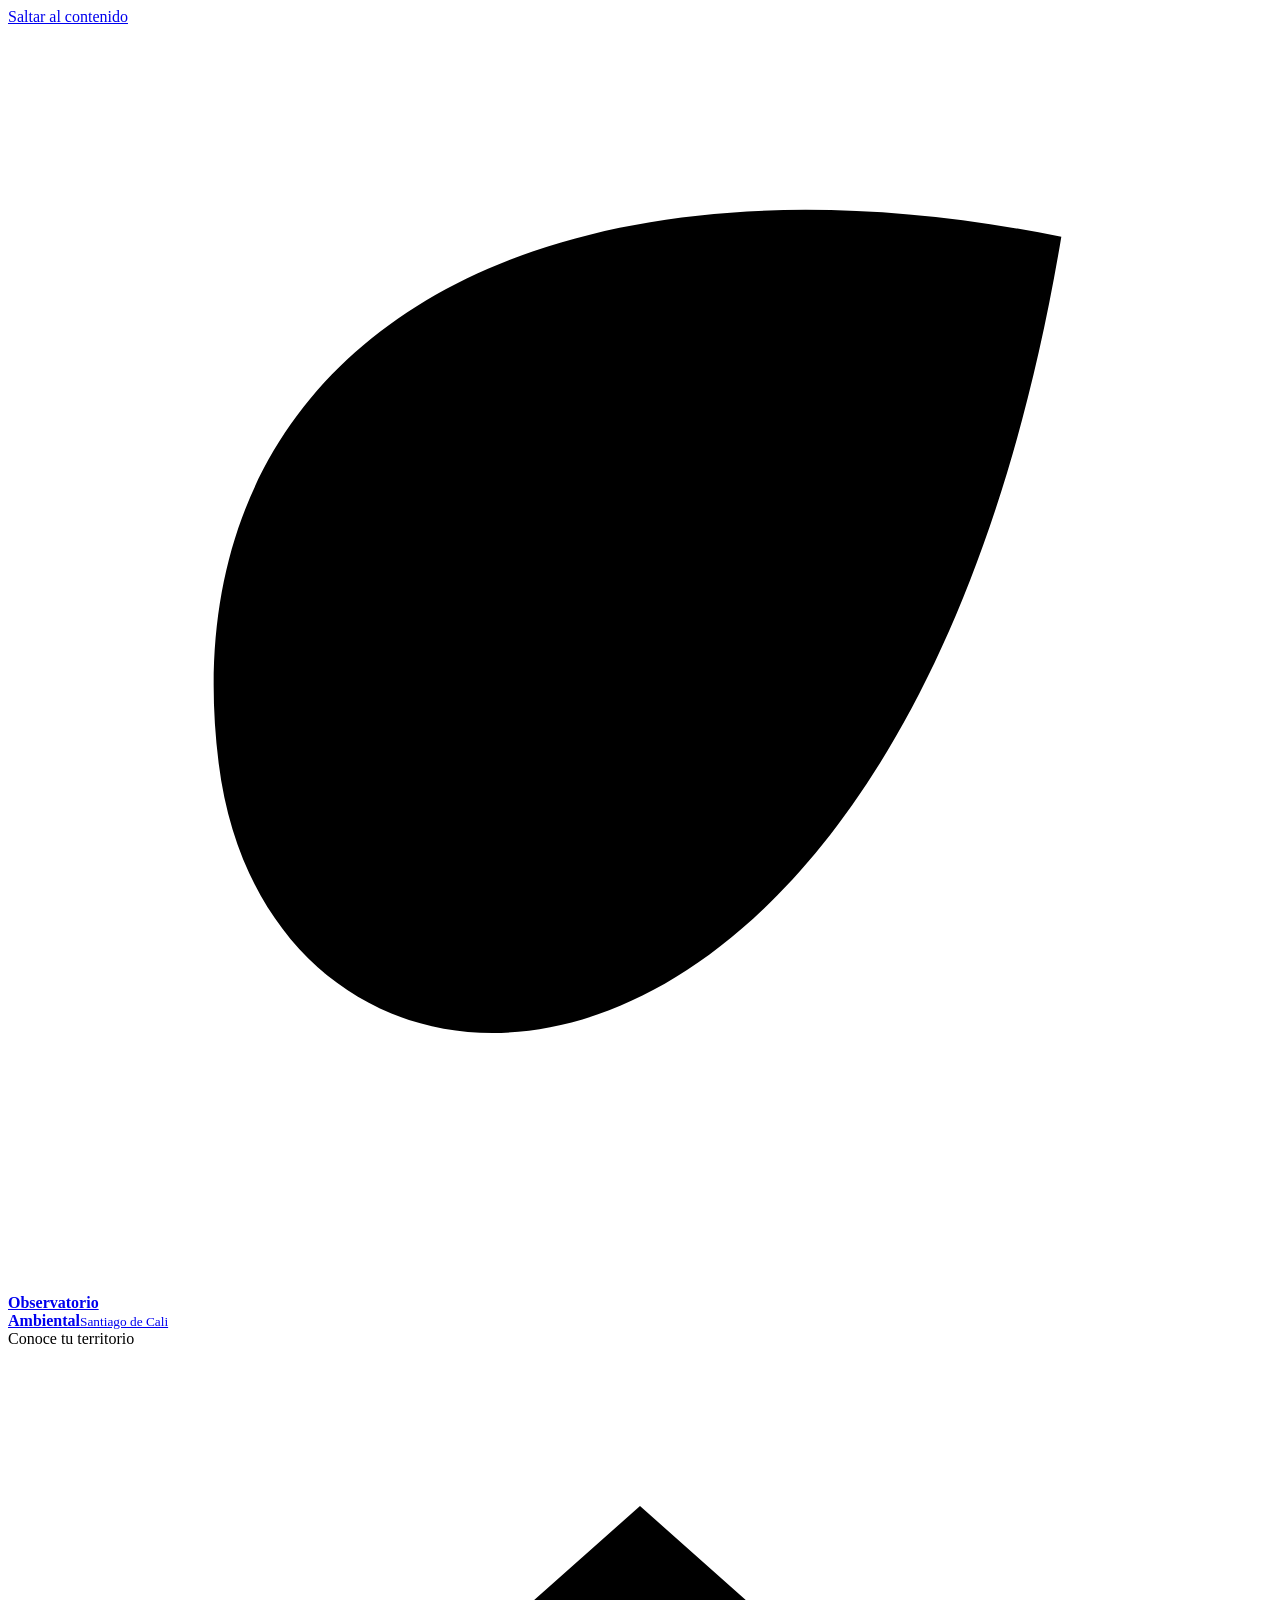
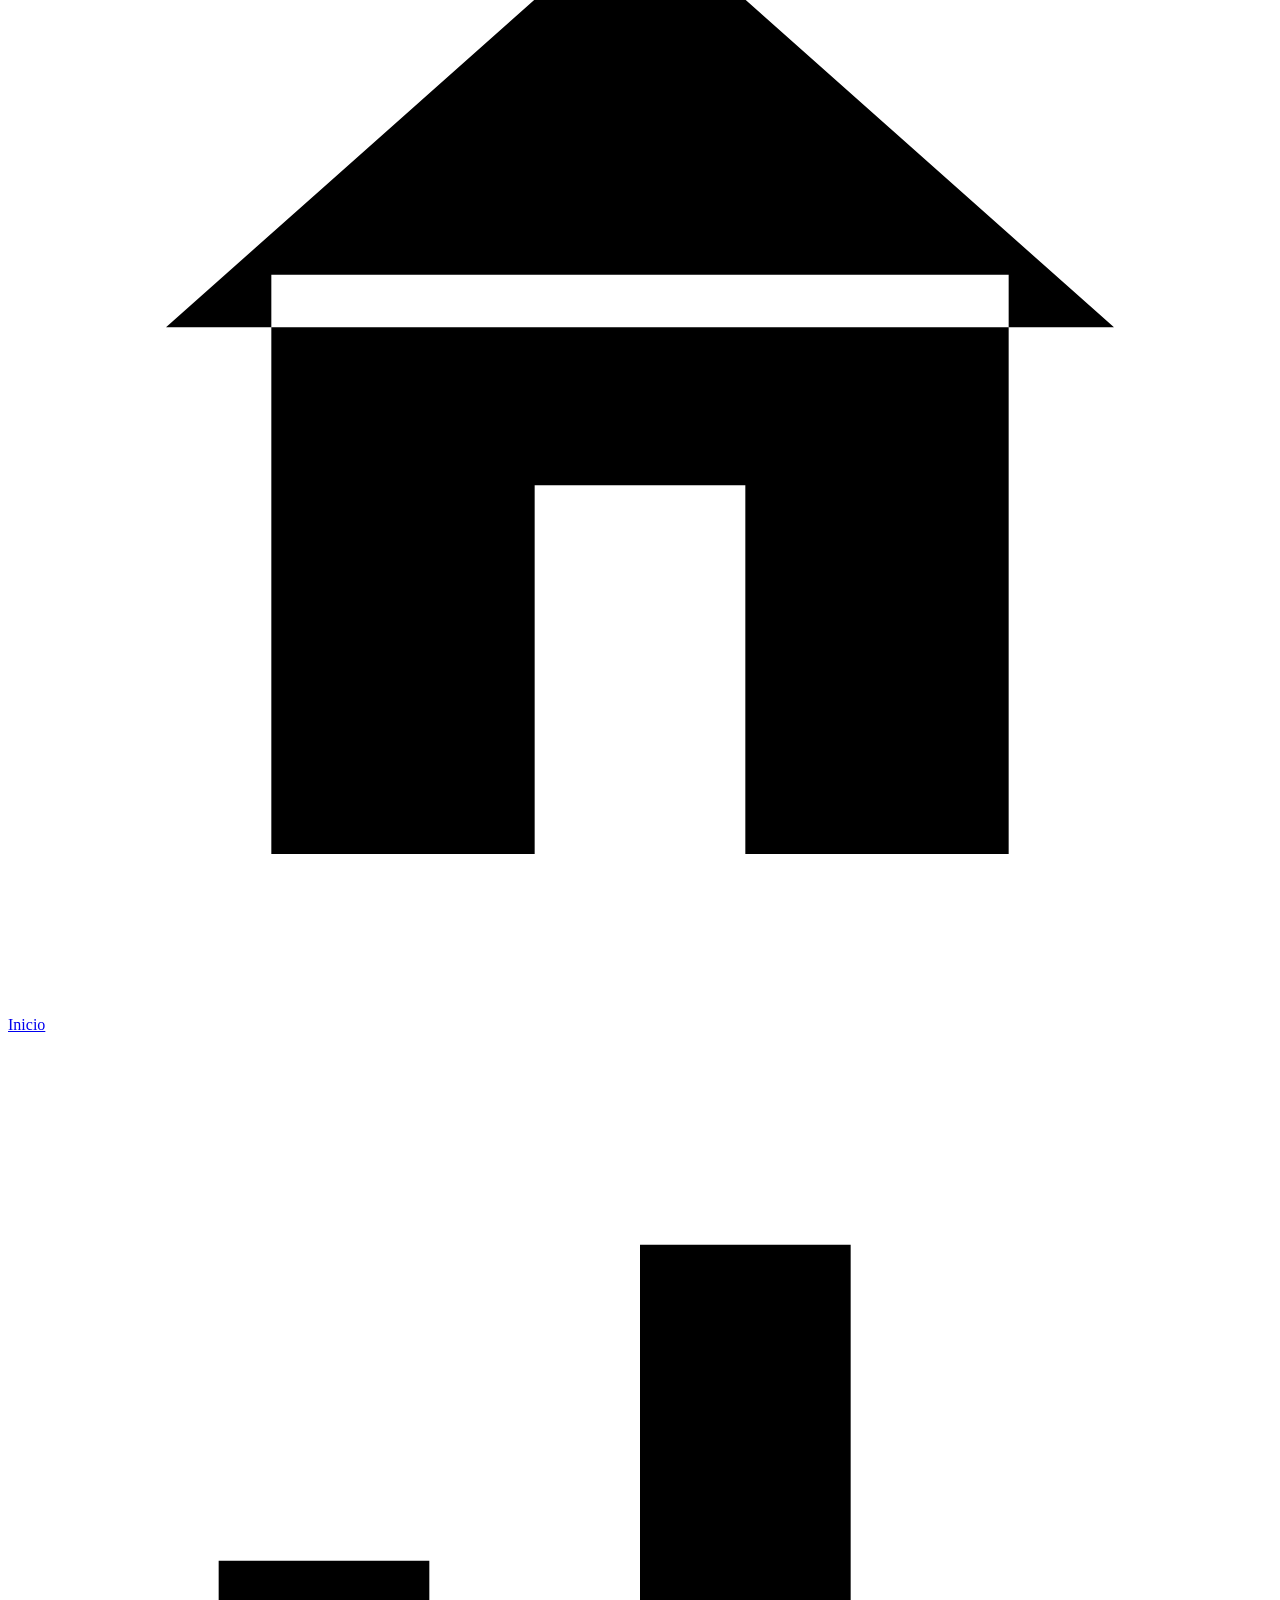
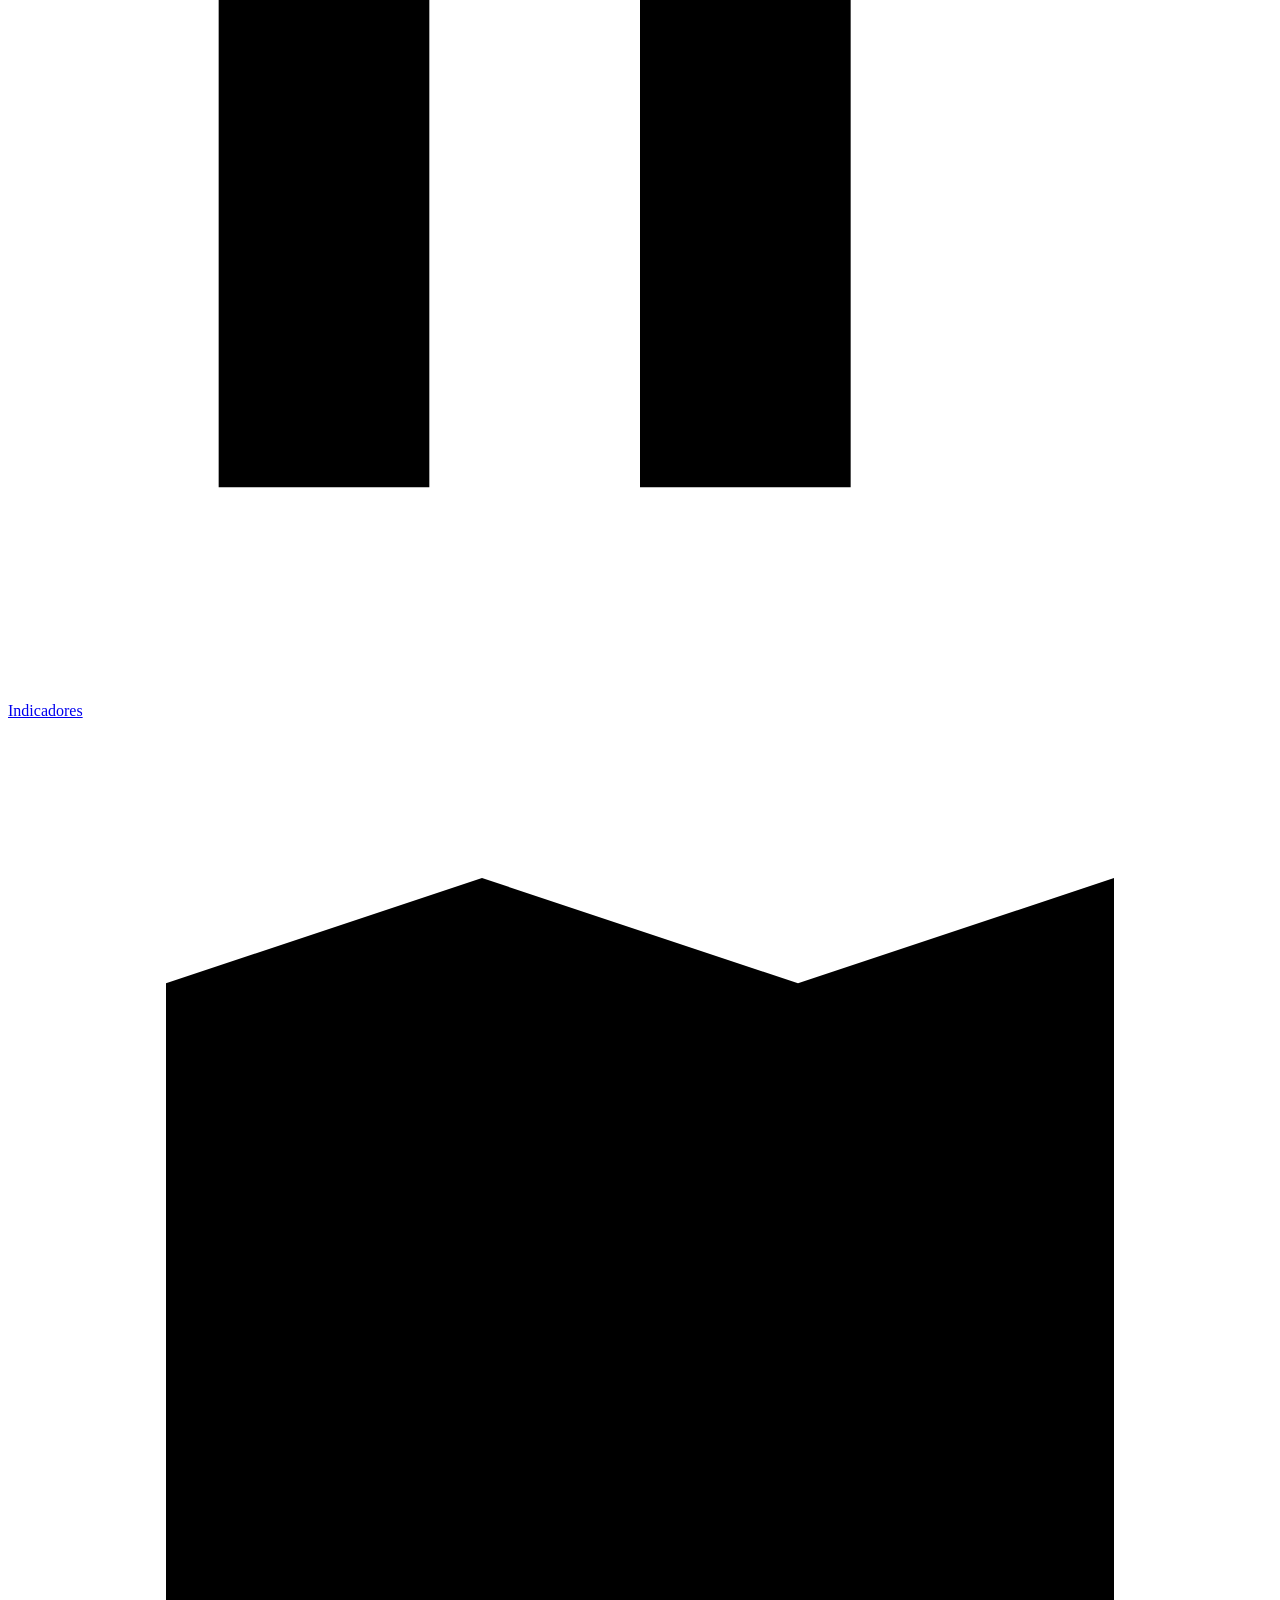
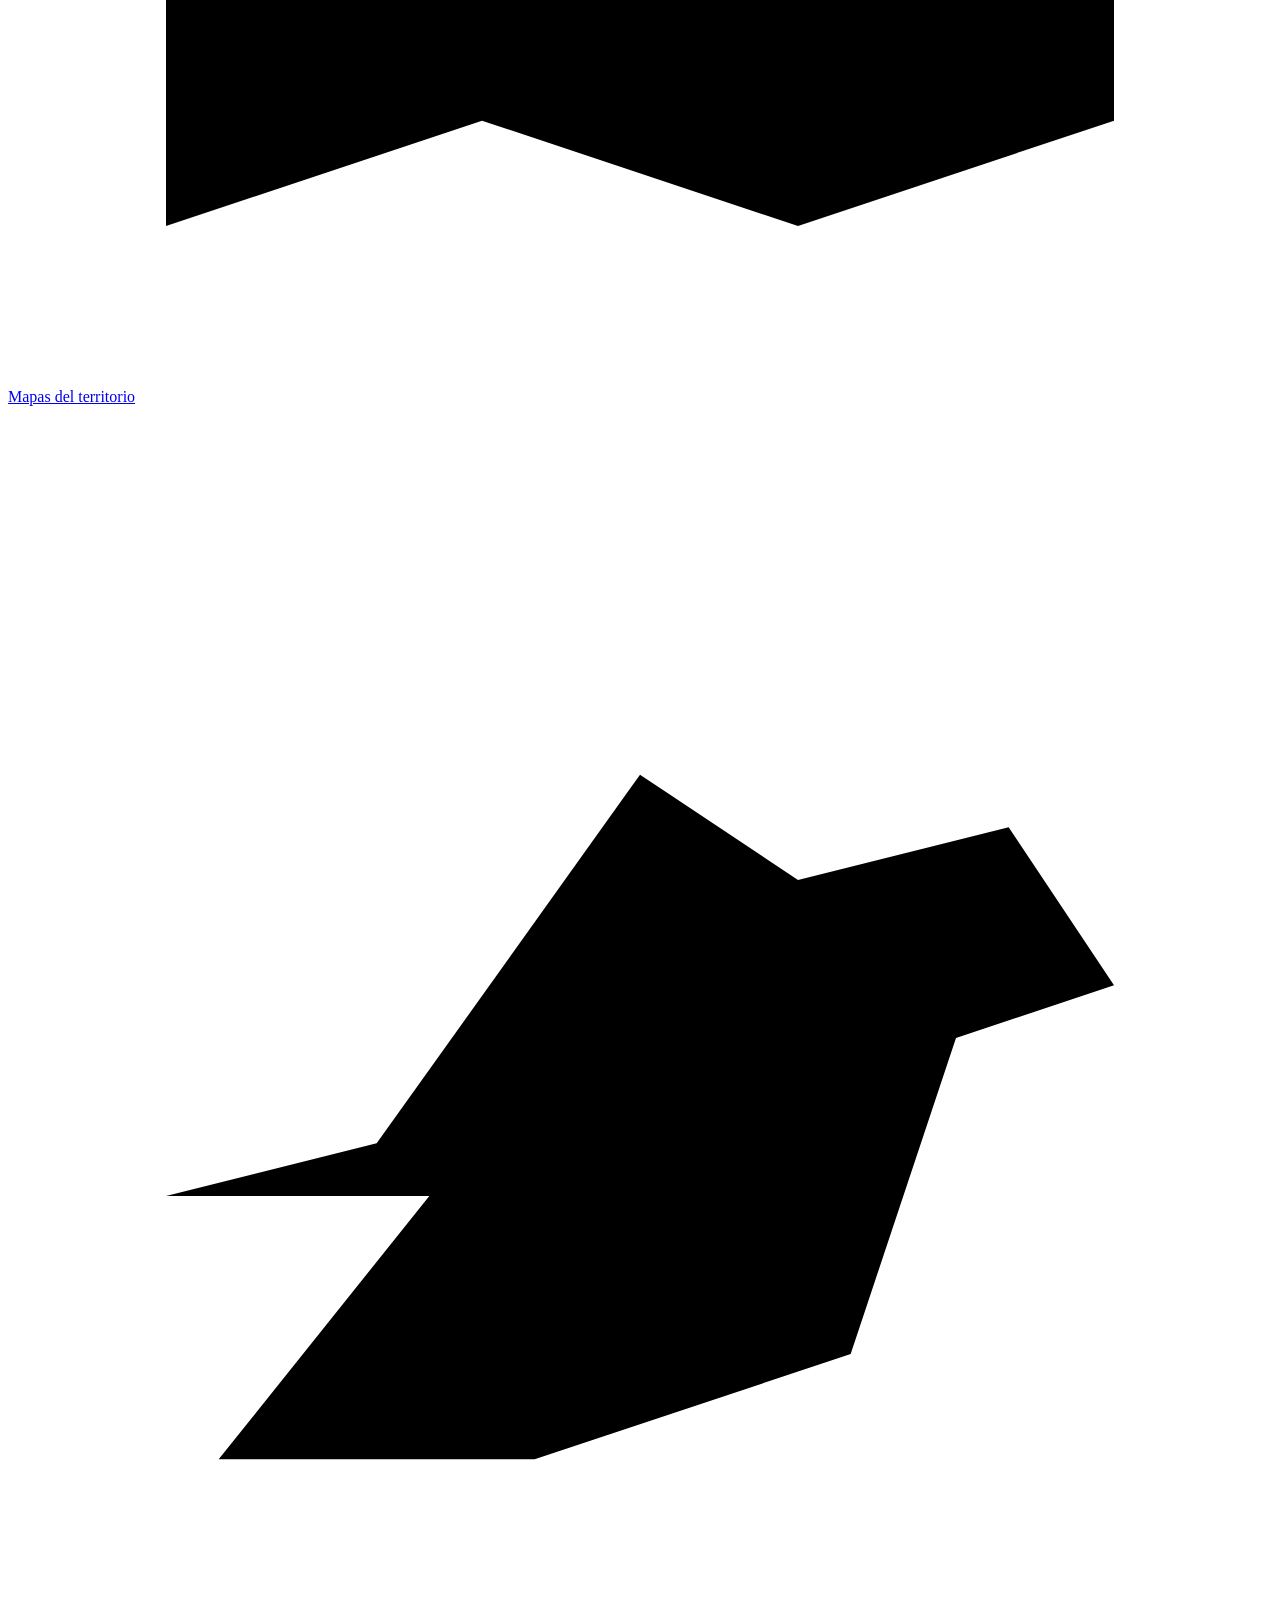
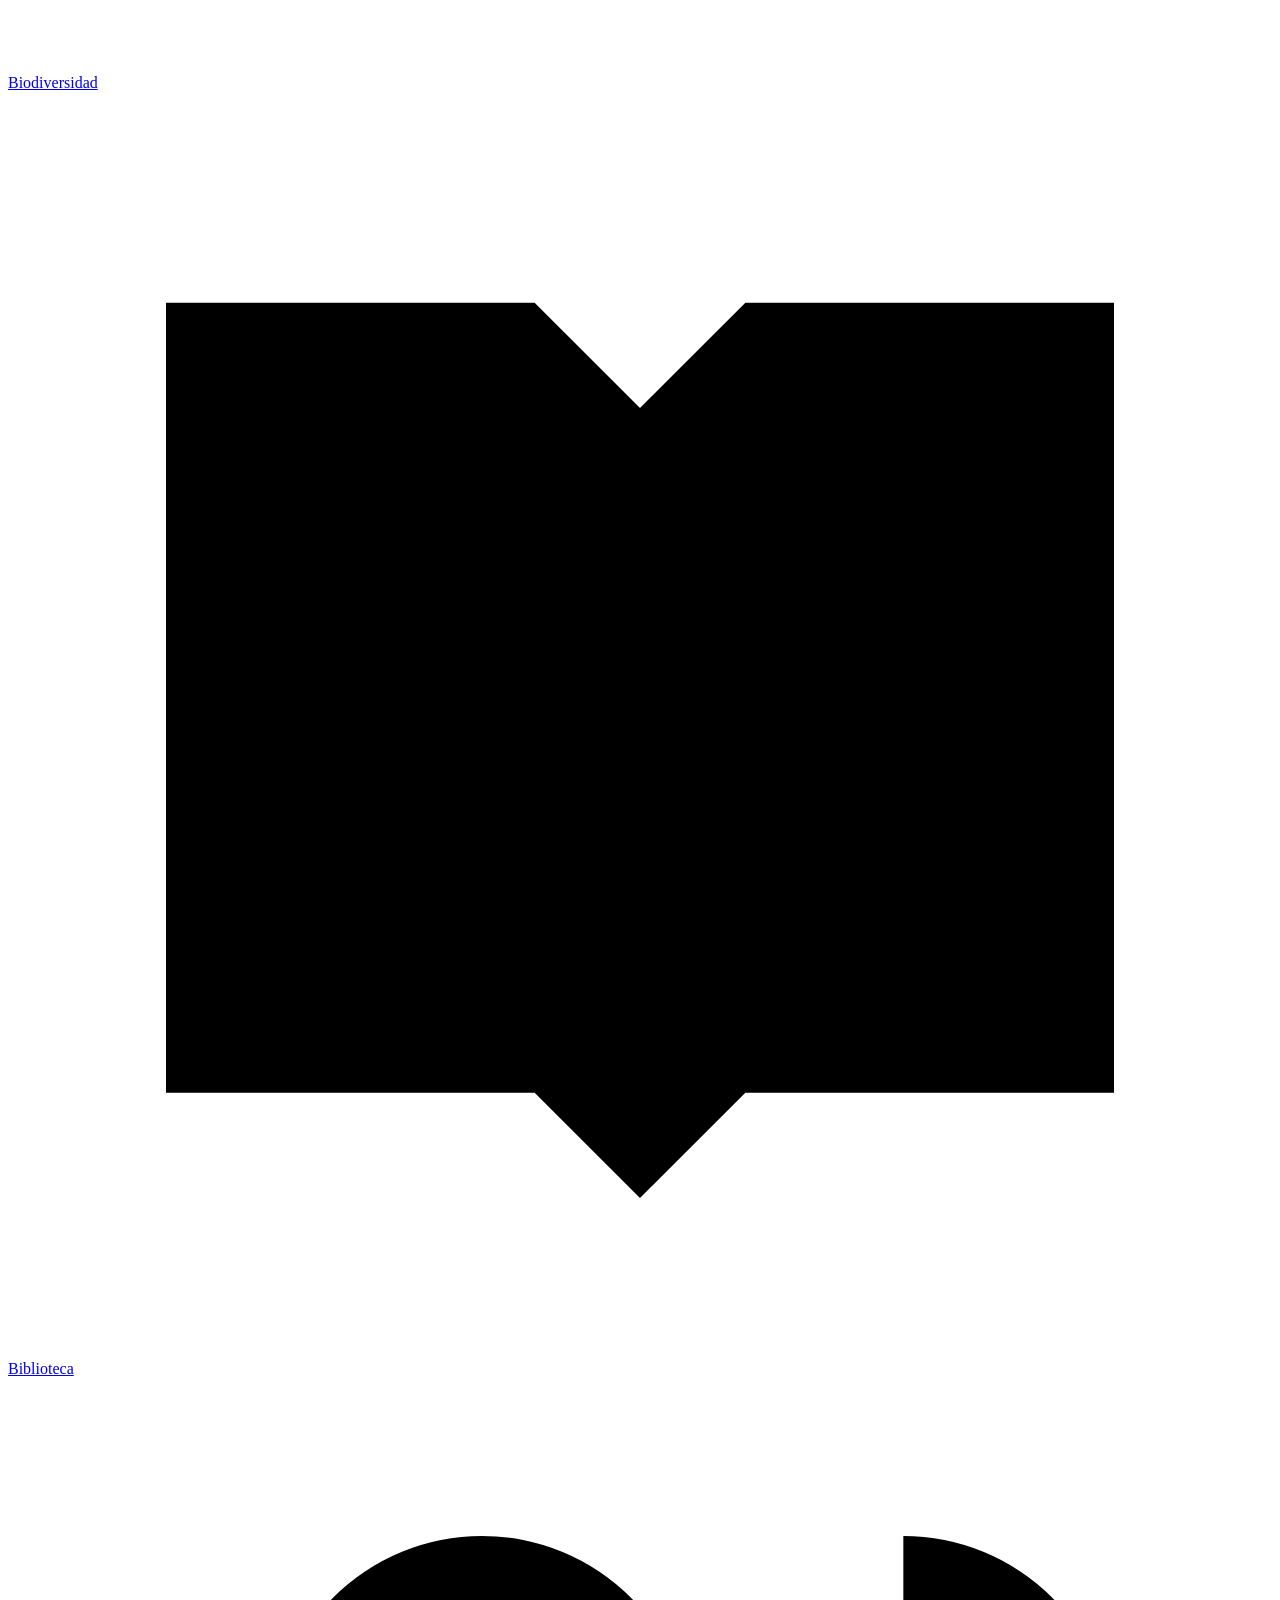
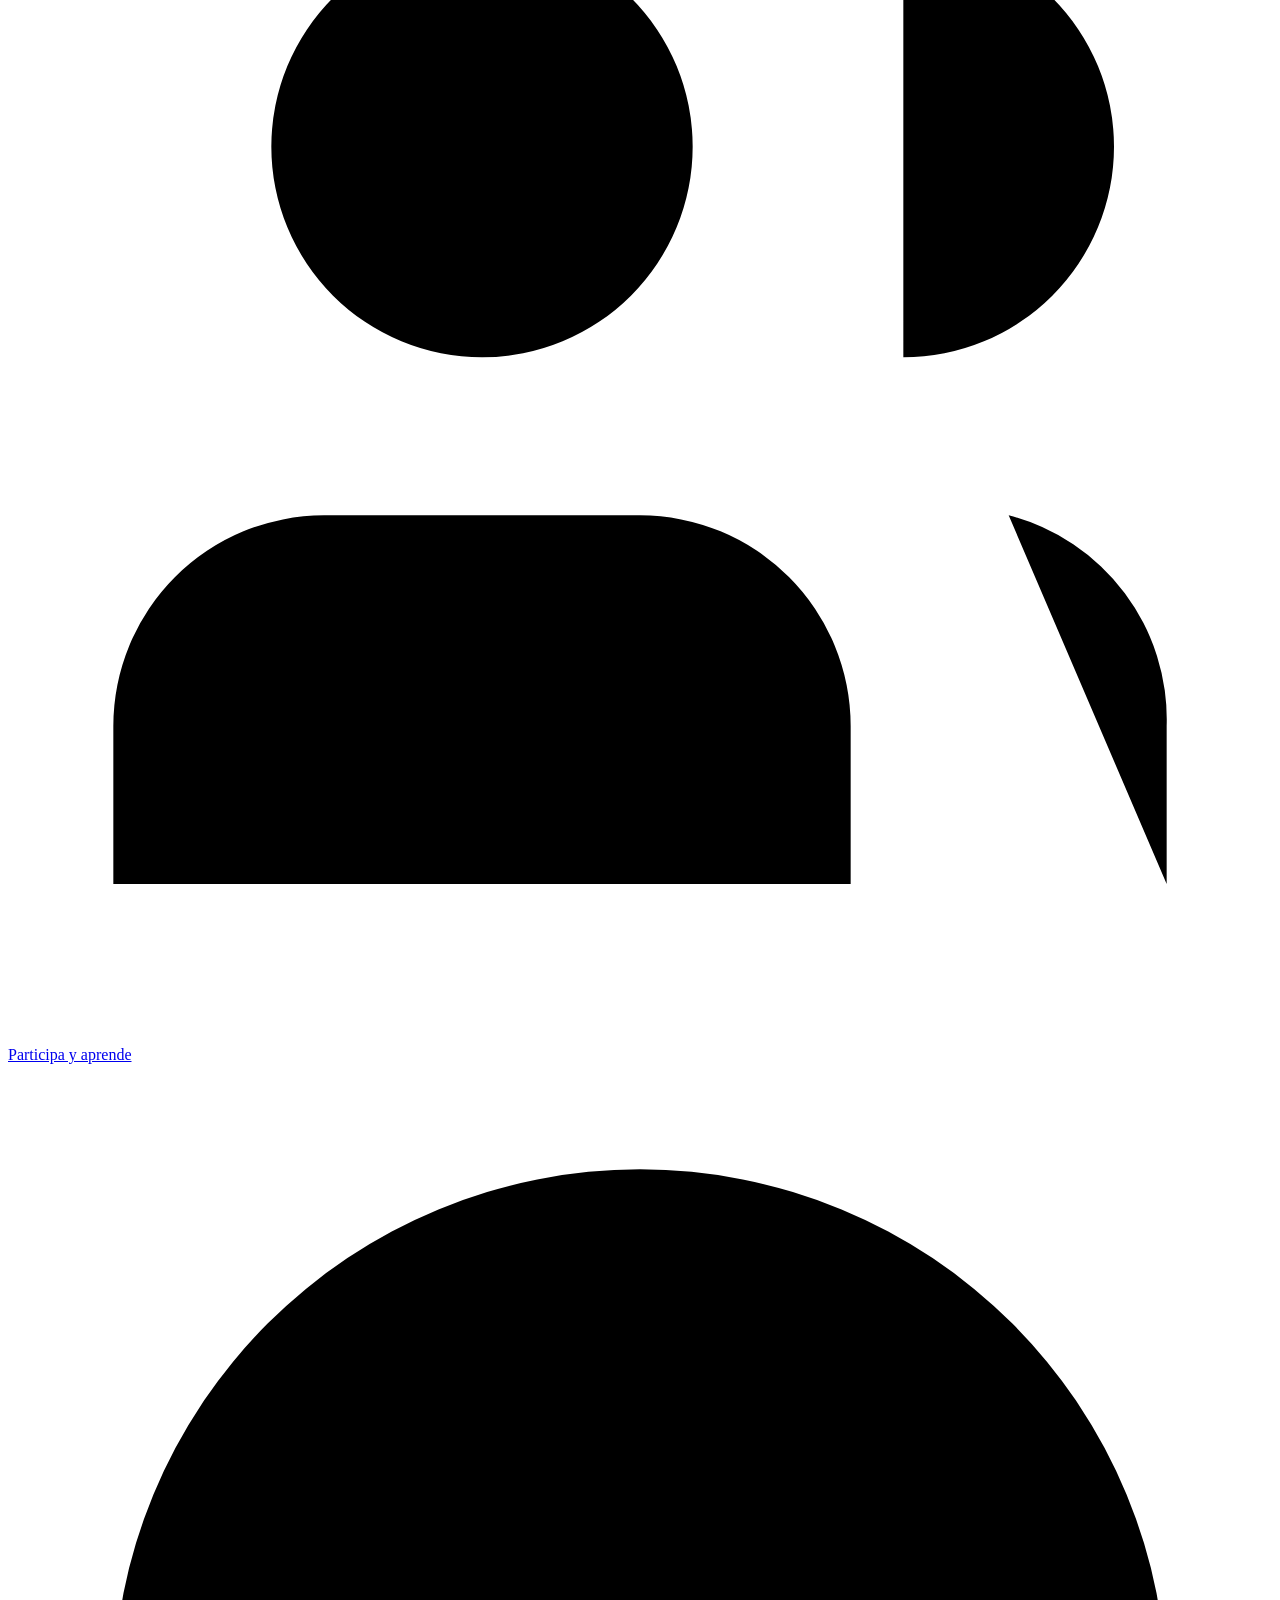
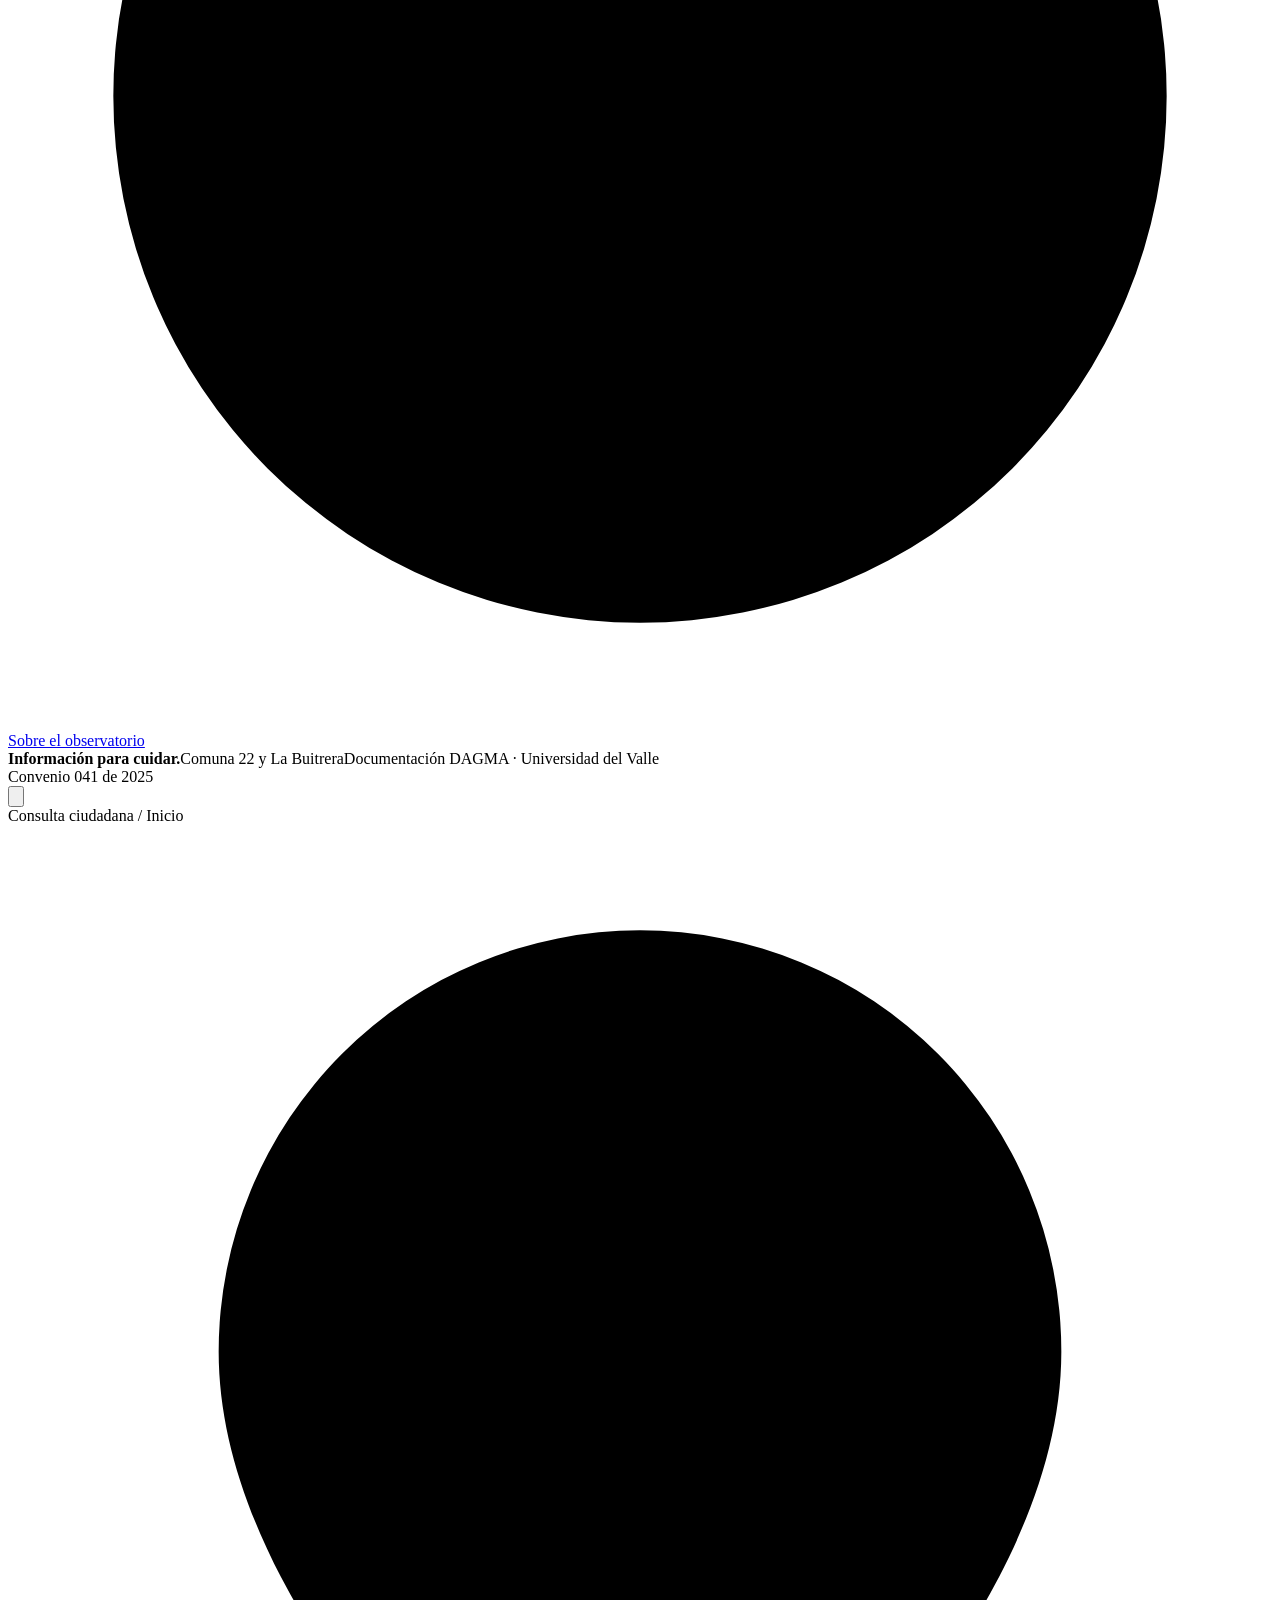
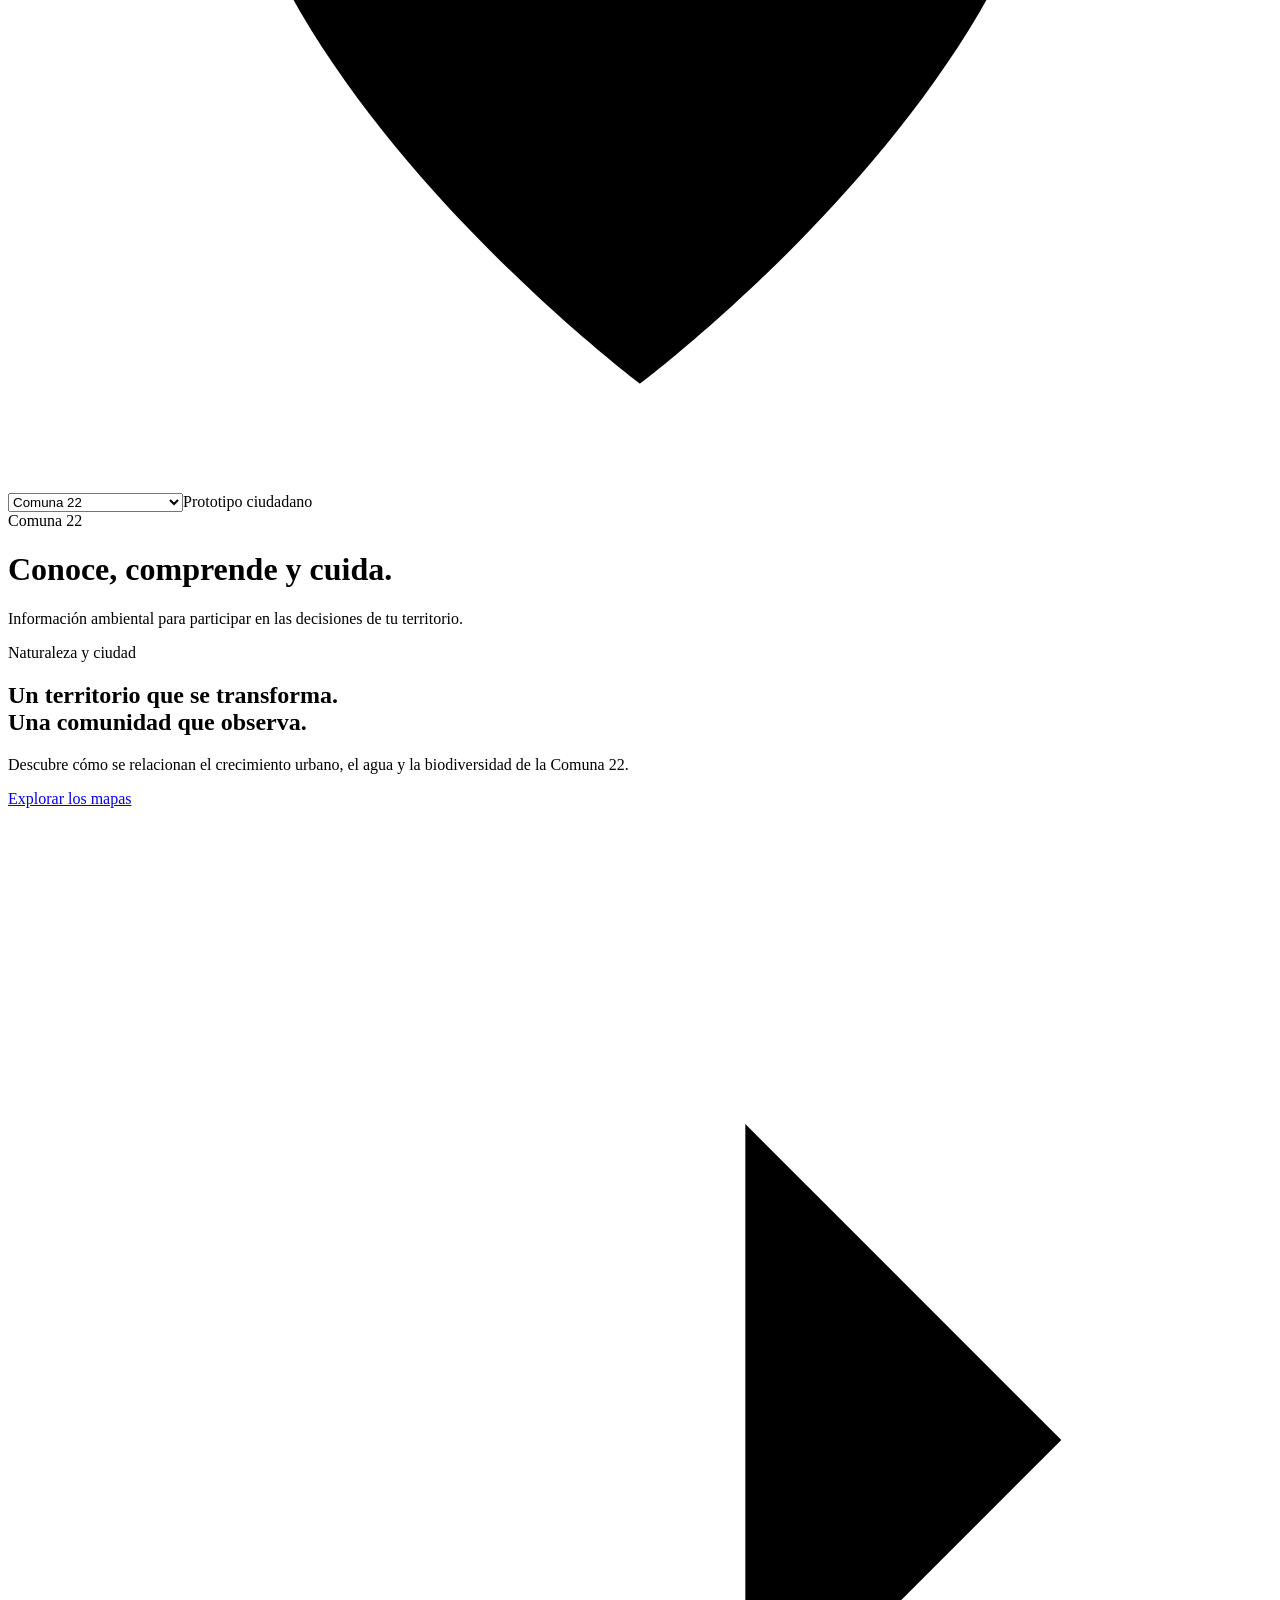
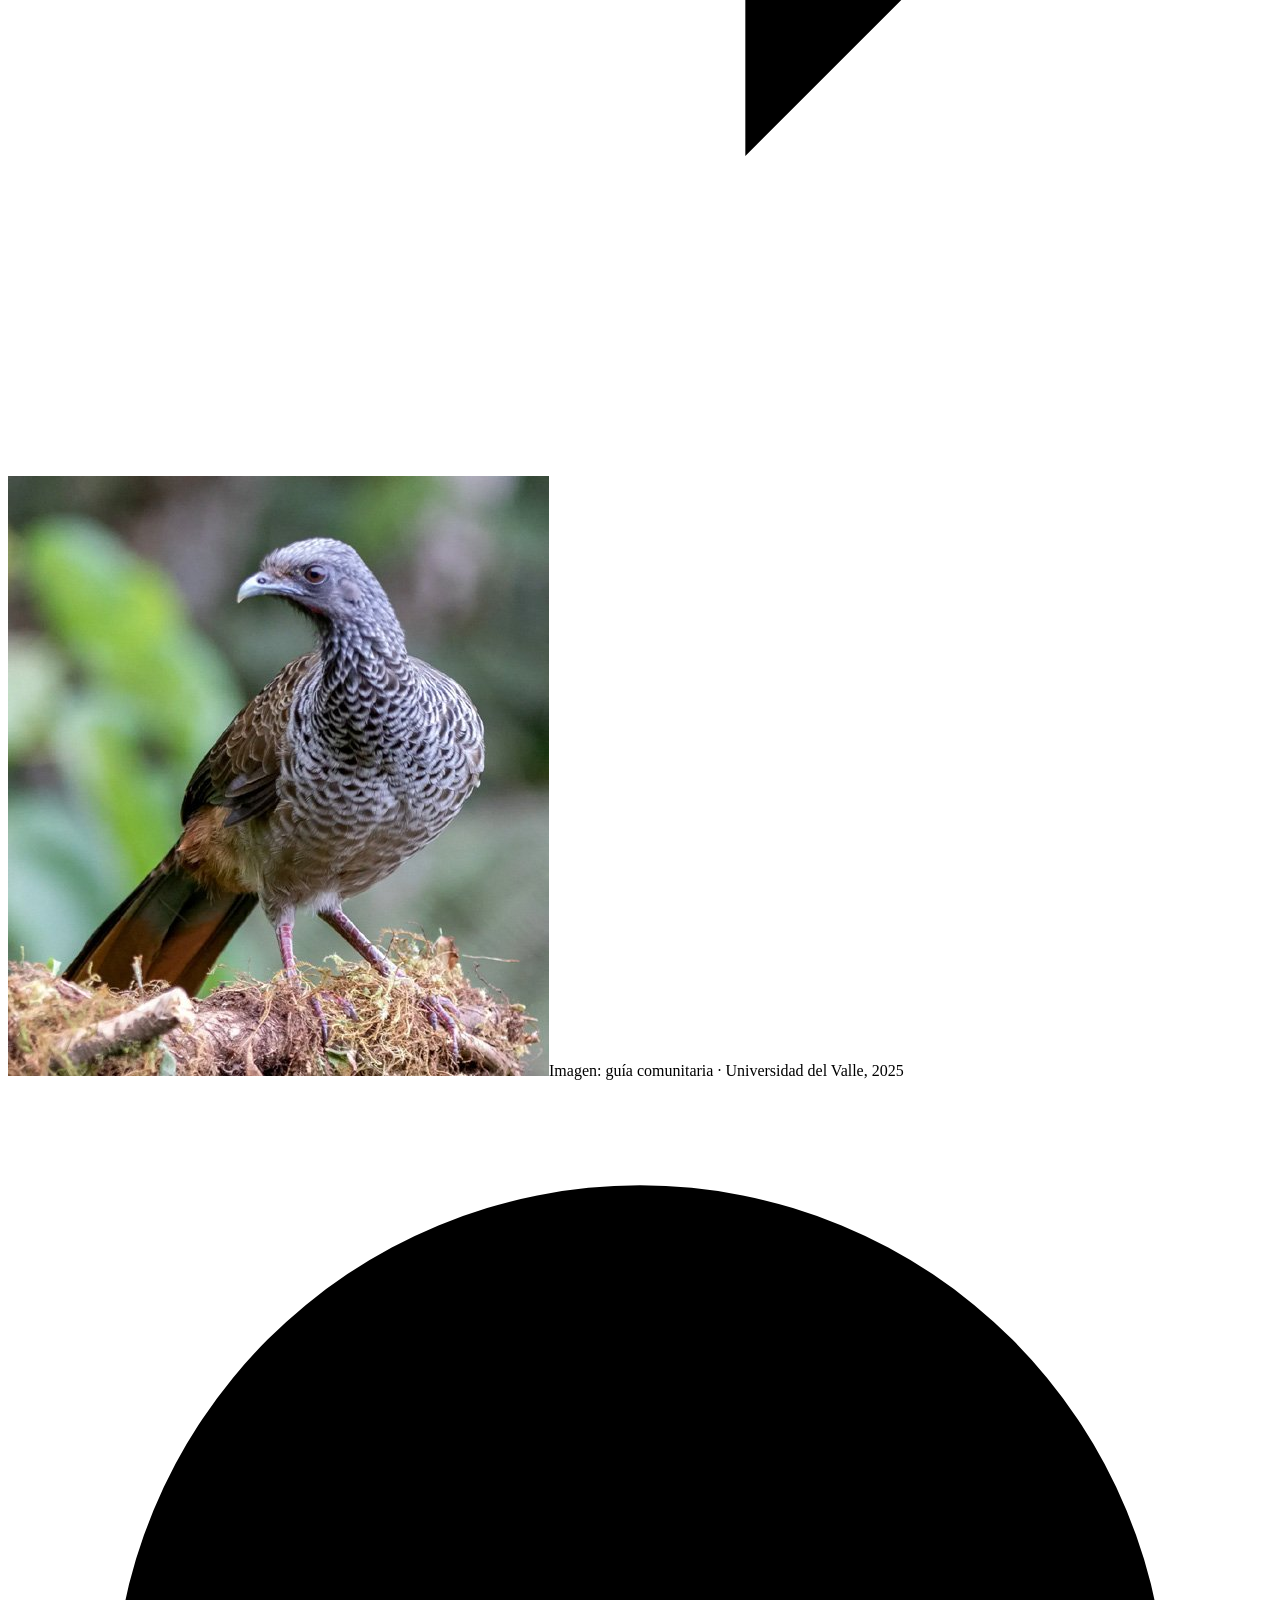
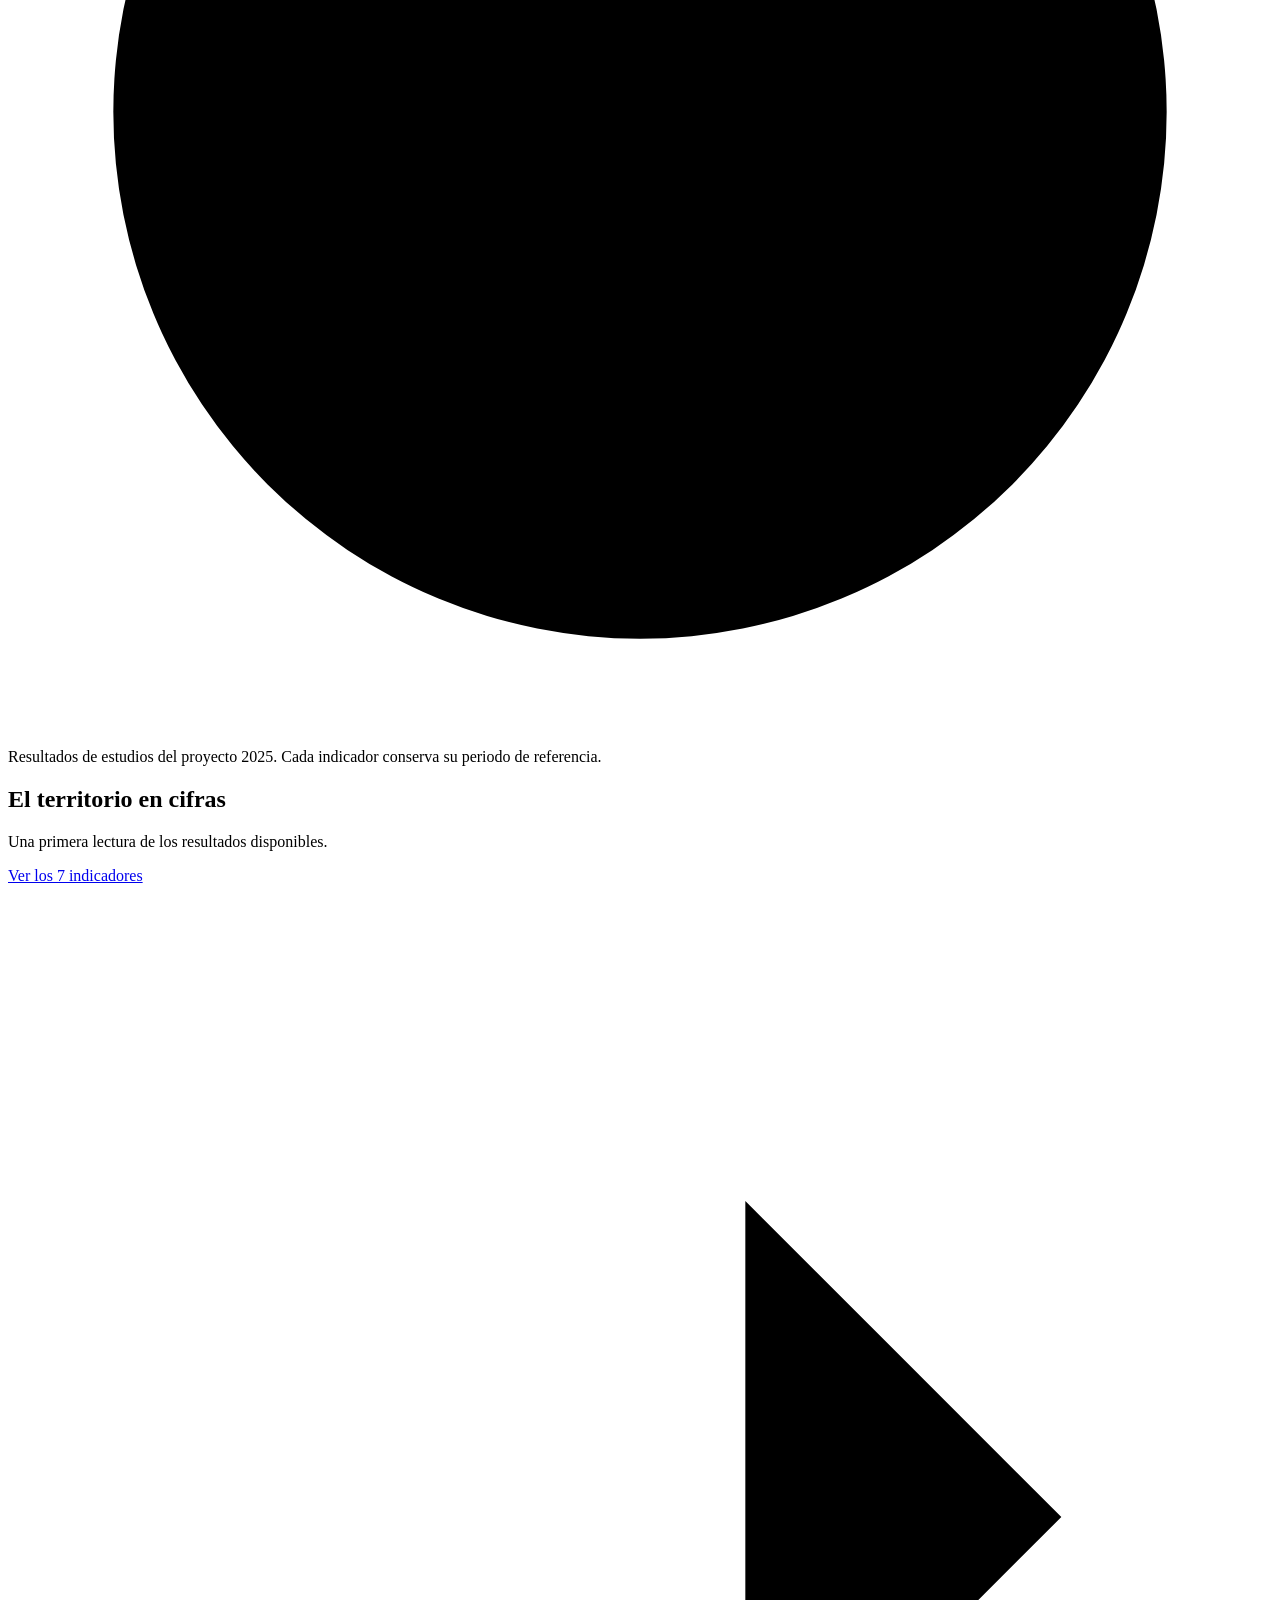
==== index.html @ 23793074 "Add files via upload" ====
<!DOCTYPE html>
<html lang="es"><head><meta charset="UTF-8"><meta name="viewport" content="width=device-width, initial-scale=1"><meta name="theme-color" content="#176448"><meta name="description" content="Consulta ciudadana de información ambiental de la Comuna 22 y el corregimiento La Buitrera. Indicadores, mapas, biodiversidad y documentos del proyecto 2025."><title>Observatorio Ambiental · Consulta ciudadana</title><link rel="stylesheet" href="ciudadania.css"><script defer src="data.js"></script><script defer src="documentos-config.js"></script><script defer src="ciudadania.js"></script></head>
<body><a href="#contenido" class="skip">Saltar al contenido</a><div class="menu-shade" id="menu-shade"></div><aside class="sidebar" aria-label="Navegación principal"><a class="brand" href="#inicio"><span class="brandmark" id="brand-icon"></span><span><b>Observatorio<br>Ambiental</b><small>Santiago de Cali</small></span></a><div class="nav-label">Conoce tu territorio</div><nav class="nav" id="navigation"></nav><div class="side-bottom"><strong>Información para cuidar.</strong>Comuna 22 y La Buitrera<span>Documentación DAGMA · Universidad del Valle<br>Convenio 041 de 2025</span></div></aside><div class="shell"><header class="topbar"><button class="mobile-menu" id="menu-toggle" aria-label="Abrir menú" aria-expanded="false"></button><div class="breadcrumb">Consulta ciudadana <span id="breadcrumb">/ Inicio</span></div><div class="toptools"><label class="territory-select"><span id="pin-icon"></span><select id="territory" aria-label="Territorio"><option value="comuna22">Comuna 22</option><option value="buitrera">Corregimiento La Buitrera</option></select></label><span class="prototype">Prototipo ciudadano</span></div></header><main class="main" id="contenido" tabindex="-1"></main><footer class="footer"><span>Observatorio Ambiental · Documentos del proyecto 2025 · Prototipo de consulta ciudadana</span><a href="#acerca">Fuentes y alcance de la información</a></footer></div><dialog id="detail" aria-labelledby="detail-title"><div id="detail-content"></div></dialog></body></html>
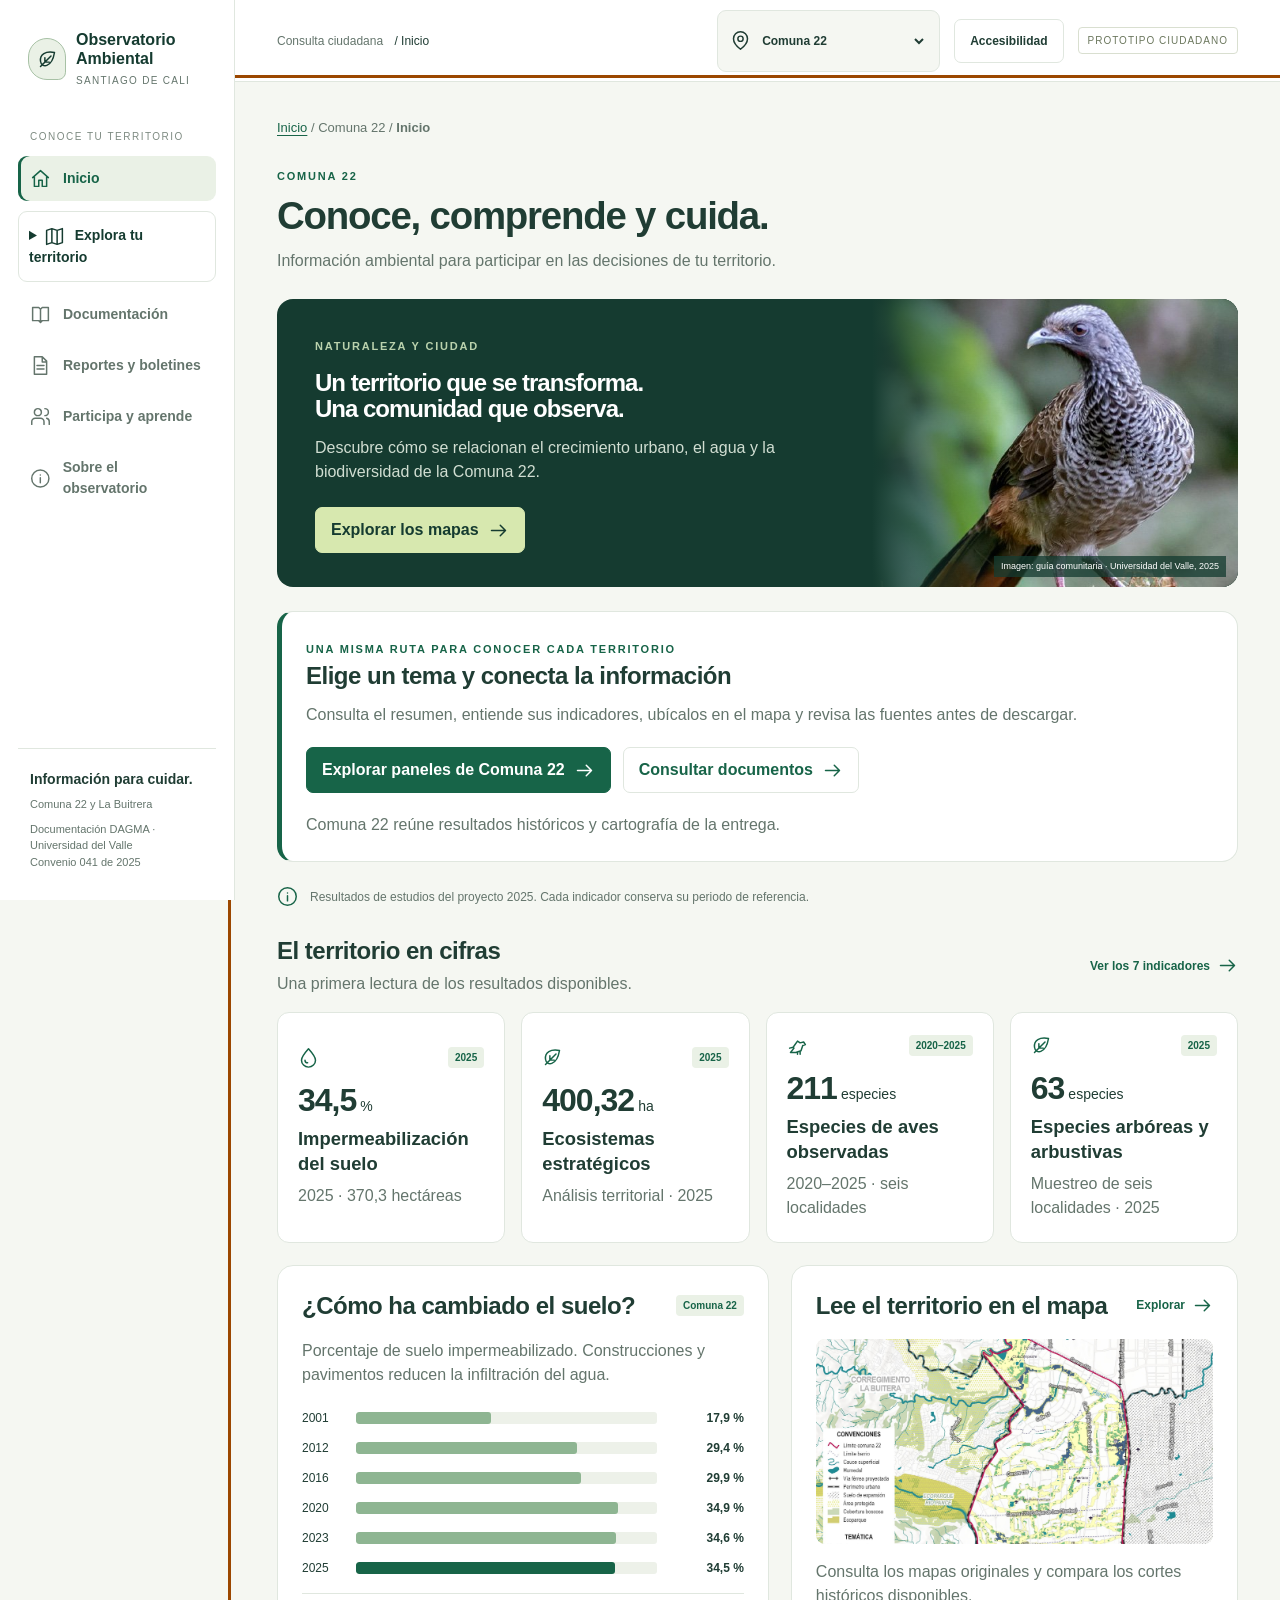
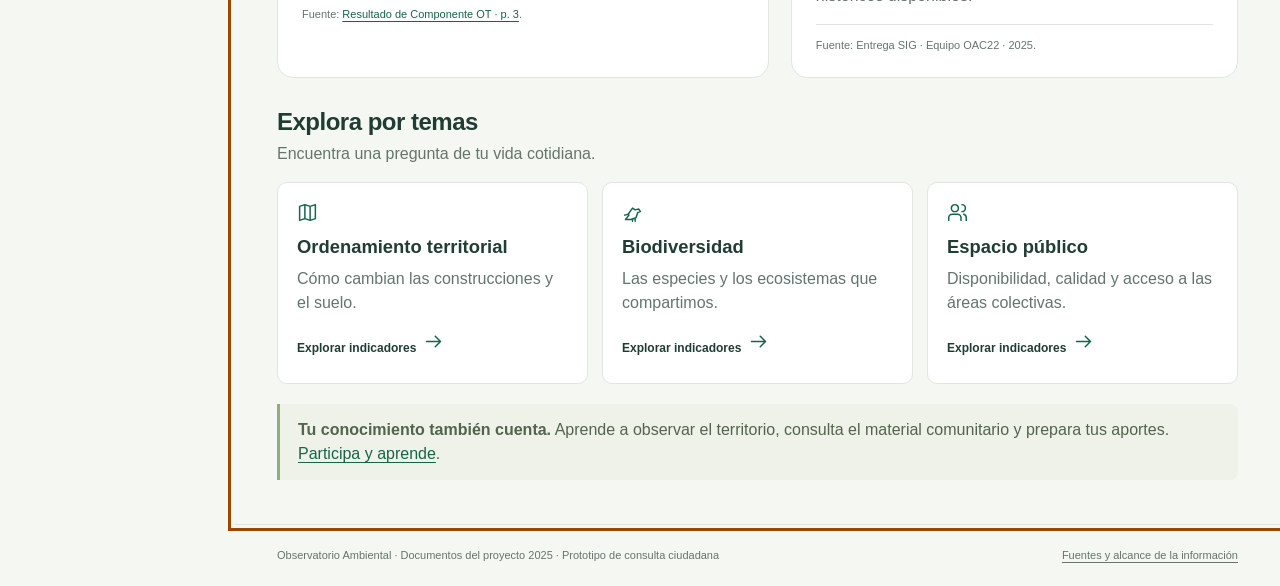
==== commit c332215a: "Add files via upload" ====
--- a/index.html
+++ b/index.html
@@ -1,3 +1,3 @@
 <!DOCTYPE html>
-<html lang="es"><head><meta charset="UTF-8"><meta name="viewport" content="width=device-width, initial-scale=1"><meta name="theme-color" content="#176448"><meta name="description" content="Consulta ciudadana de información ambiental de la Comuna 22 y el corregimiento La Buitrera. Indicadores, mapas, biodiversidad y documentos del proyecto 2025."><title>Observatorio Ambiental · Consulta ciudadana</title><link rel="stylesheet" href="ciudadania.css"><script defer src="data.js"></script><script defer src="documentos-config.js"></script><script defer src="ciudadania.js"></script></head>
-<body><a href="#contenido" class="skip">Saltar al contenido</a><div class="menu-shade" id="menu-shade"></div><aside class="sidebar" aria-label="Navegación principal"><a class="brand" href="#inicio"><span class="brandmark" id="brand-icon"></span><span><b>Observatorio<br>Ambiental</b><small>Santiago de Cali</small></span></a><div class="nav-label">Conoce tu territorio</div><nav class="nav" id="navigation"></nav><div class="side-bottom"><strong>Información para cuidar.</strong>Comuna 22 y La Buitrera<span>Documentación DAGMA · Universidad del Valle<br>Convenio 041 de 2025</span></div></aside><div class="shell"><header class="topbar"><button class="mobile-menu" id="menu-toggle" aria-label="Abrir menú" aria-expanded="false"></button><div class="breadcrumb">Consulta ciudadana <span id="breadcrumb">/ Inicio</span></div><div class="toptools"><label class="territory-select"><span id="pin-icon"></span><select id="territory" aria-label="Territorio"><option value="comuna22">Comuna 22</option><option value="buitrera">Corregimiento La Buitrera</option></select></label><span class="prototype">Prototipo ciudadano</span></div></header><main class="main" id="contenido" tabindex="-1"></main><footer class="footer"><span>Observatorio Ambiental · Documentos del proyecto 2025 · Prototipo de consulta ciudadana</span><a href="#acerca">Fuentes y alcance de la información</a></footer></div><dialog id="detail" aria-labelledby="detail-title"><div id="detail-content"></div></dialog></body></html>
+<html lang="es"><head><meta charset="UTF-8"><meta name="viewport" content="width=device-width, initial-scale=1"><meta name="theme-color" content="#176448"><meta name="description" content="Consulta ciudadana de información ambiental de la Comuna 22 y el corregimiento La Buitrera. Indicadores, mapas, biodiversidad y documentos del proyecto 2025."><title>Observatorio Ambiental · Consulta ciudadana</title><link rel="stylesheet" href="vendor/leaflet/leaflet.css"><link rel="stylesheet" href="ciudadania.css"><script defer src="data.js"></script><script defer src="documentos-config.js"></script><script defer src="vendor/leaflet/leaflet.js"></script><script defer src="mapa-documental-data.js"></script><script defer src="mapa-base-local.js"></script><script defer src="mapa-documental.js"></script><script defer src="ciudadania.js"></script><script defer src="navegacion.js"></script><script defer src="accesibilidad.js"></script></head>
+<body><a href="#contenido" class="skip">Saltar al contenido</a><div class="menu-shade" id="menu-shade"></div><aside class="sidebar" aria-label="Navegación principal"><a class="brand" href="#inicio"><span class="brandmark" id="brand-icon"></span><span><b>Observatorio<br>Ambiental</b><small>Santiago de Cali</small></span></a><div class="nav-label">Conoce tu territorio</div><nav class="nav" id="navigation"></nav><div class="side-bottom"><strong>Información para cuidar.</strong>Comuna 22 y La Buitrera<span>Documentación DAGMA · Universidad del Valle<br>Convenio 041 de 2025</span></div></aside><div class="shell"><header class="topbar"><button class="mobile-menu" id="menu-toggle" aria-label="Abrir menú" aria-expanded="false"></button><div class="breadcrumb">Consulta ciudadana <span id="breadcrumb">/ Inicio</span></div><div class="toptools"><label class="territory-select"><span id="pin-icon"></span><select id="territory" aria-label="Territorio"><option value="comuna22">Comuna 22</option><option value="buitrera">Corregimiento La Buitrera</option></select></label><button class="btn" id="a11y-open" aria-haspopup="dialog">Accesibilidad</button><span class="prototype">Prototipo ciudadano</span></div></header><main class="main" id="contenido" tabindex="-1"></main><footer class="footer"><span>Observatorio Ambiental · Documentos del proyecto 2025 · Prototipo de consulta ciudadana</span><a href="#acerca">Fuentes y alcance de la información</a></footer></div><dialog id="detail" aria-labelledby="detail-title"><div id="detail-content"></div></dialog><dialog id="a11y-dialog" aria-labelledby="a11y-title"><div class="dialog-head"><h2 id="a11y-title">Opciones de accesibilidad</h2><button class="btn" id="a11y-close">Cerrar</button></div><div class="dialog-body"><p>Estas opciones se guardan en este navegador. También puedes ampliar con Ctrl + y navegar con Tab, Mayús + Tab, Enter y Escape.</p><label class="field">Tamaño de lectura<select id="a11y-size"><option value="100">Normal</option><option value="125">Grande · 125 %</option><option value="150">Muy grande · 150 %</option><option value="200">Máximo · 200 %</option></select></label><label class="a11y-check"><input type="checkbox" id="a11y-contrast"> Alto contraste</label><label class="a11y-check"><input type="checkbox" id="a11y-space"> Mayor espaciado de lectura</label><label class="a11y-check"><input type="checkbox" id="a11y-motion"> Reducir movimiento</label><div class="download-actions"><button class="btn" id="a11y-read">Escuchar contenido de la sección</button><button class="btn" id="a11y-stop">Detener lectura</button><button class="btn" id="a11y-reset">Restablecer opciones</button></div><p id="a11y-status" role="status"></p><p>La lectura utiliza la voz del navegador, cuya disponibilidad y procesamiento dependen del dispositivo. No describe las imágenes ni sustituye un lector de pantalla. Los PDF y las imágenes originales pueden presentar barreras de accesibilidad.</p></div></dialog></body></html>
--- a/vendor/leaflet/leaflet.css
+++ b/vendor/leaflet/leaflet.css
@@ -0,0 +1,661 @@
+/* required styles */
+
+.leaflet-pane,
+.leaflet-tile,
+.leaflet-marker-icon,
+.leaflet-marker-shadow,
+.leaflet-tile-container,
+.leaflet-pane > svg,
+.leaflet-pane > canvas,
+.leaflet-zoom-box,
+.leaflet-image-layer,
+.leaflet-layer {
+	position: absolute;
+	left: 0;
+	top: 0;
+	}
+.leaflet-container {
+	overflow: hidden;
+	}
+.leaflet-tile,
+.leaflet-marker-icon,
+.leaflet-marker-shadow {
+	-webkit-user-select: none;
+	   -moz-user-select: none;
+	        user-select: none;
+	  -webkit-user-drag: none;
+	}
+/* Prevents IE11 from highlighting tiles in blue */
+.leaflet-tile::selection {
+	background: transparent;
+}
+/* Safari renders non-retina tile on retina better with this, but Chrome is worse */
+.leaflet-safari .leaflet-tile {
+	image-rendering: -webkit-optimize-contrast;
+	}
+/* hack that prevents hw layers "stretching" when loading new tiles */
+.leaflet-safari .leaflet-tile-container {
+	width: 1600px;
+	height: 1600px;
+	-webkit-transform-origin: 0 0;
+	}
+.leaflet-marker-icon,
+.leaflet-marker-shadow {
+	display: block;
+	}
+/* .leaflet-container svg: reset svg max-width decleration shipped in Joomla! (joomla.org) 3.x */
+/* .leaflet-container img: map is broken in FF if you have max-width: 100% on tiles */
+.leaflet-container .leaflet-overlay-pane svg {
+	max-width: none !important;
+	max-height: none !important;
+	}
+.leaflet-container .leaflet-marker-pane img,
+.leaflet-container .leaflet-shadow-pane img,
+.leaflet-container .leaflet-tile-pane img,
+.leaflet-container img.leaflet-image-layer,
+.leaflet-container .leaflet-tile {
+	max-width: none !important;
+	max-height: none !important;
+	width: auto;
+	padding: 0;
+	}
+
+.leaflet-container img.leaflet-tile {
+	/* See: https://bugs.chromium.org/p/chromium/issues/detail?id=600120 */
+	mix-blend-mode: plus-lighter;
+}
+
+.leaflet-container.leaflet-touch-zoom {
+	-ms-touch-action: pan-x pan-y;
+	touch-action: pan-x pan-y;
+	}
+.leaflet-container.leaflet-touch-drag {
+	-ms-touch-action: pinch-zoom;
+	/* Fallback for FF which doesn't support pinch-zoom */
+	touch-action: none;
+	touch-action: pinch-zoom;
+}
+.leaflet-container.leaflet-touch-drag.leaflet-touch-zoom {
+	-ms-touch-action: none;
+	touch-action: none;
+}
+.leaflet-container {
+	-webkit-tap-highlight-color: transparent;
+}
+.leaflet-container a {
+	-webkit-tap-highlight-color: rgba(51, 181, 229, 0.4);
+}
+.leaflet-tile {
+	filter: inherit;
+	visibility: hidden;
+	}
+.leaflet-tile-loaded {
+	visibility: inherit;
+	}
+.leaflet-zoom-box {
+	width: 0;
+	height: 0;
+	-moz-box-sizing: border-box;
+	     box-sizing: border-box;
+	z-index: 800;
+	}
+/* workaround for https://bugzilla.mozilla.org/show_bug.cgi?id=888319 */
+.leaflet-overlay-pane svg {
+	-moz-user-select: none;
+	}
+
+.leaflet-pane         { z-index: 400; }
+
+.leaflet-tile-pane    { z-index: 200; }
+.leaflet-overlay-pane { z-index: 400; }
+.leaflet-shadow-pane  { z-index: 500; }
+.leaflet-marker-pane  { z-index: 600; }
+.leaflet-tooltip-pane   { z-index: 650; }
+.leaflet-popup-pane   { z-index: 700; }
+
+.leaflet-map-pane canvas { z-index: 100; }
+.leaflet-map-pane svg    { z-index: 200; }
+
+.leaflet-vml-shape {
+	width: 1px;
+	height: 1px;
+	}
+.lvml {
+	behavior: url(#default#VML);
+	display: inline-block;
+	position: absolute;
+	}
+
+
+/* control positioning */
+
+.leaflet-control {
+	position: relative;
+	z-index: 800;
+	pointer-events: visiblePainted; /* IE 9-10 doesn't have auto */
+	pointer-events: auto;
+	}
+.leaflet-top,
+.leaflet-bottom {
+	position: absolute;
+	z-index: 1000;
+	pointer-events: none;
+	}
+.leaflet-top {
+	top: 0;
+	}
+.leaflet-right {
+	right: 0;
+	}
+.leaflet-bottom {
+	bottom: 0;
+	}
+.leaflet-left {
+	left: 0;
+	}
+.leaflet-control {
+	float: left;
+	clear: both;
+	}
+.leaflet-right .leaflet-control {
+	float: right;
+	}
+.leaflet-top .leaflet-control {
+	margin-top: 10px;
+	}
+.leaflet-bottom .leaflet-control {
+	margin-bottom: 10px;
+	}
+.leaflet-left .leaflet-control {
+	margin-left: 10px;
+	}
+.leaflet-right .leaflet-control {
+	margin-right: 10px;
+	}
+
+
+/* zoom and fade animations */
+
+.leaflet-fade-anim .leaflet-popup {
+	opacity: 0;
+	-webkit-transition: opacity 0.2s linear;
+	   -moz-transition: opacity 0.2s linear;
+	        transition: opacity 0.2s linear;
+	}
+.leaflet-fade-anim .leaflet-map-pane .leaflet-popup {
+	opacity: 1;
+	}
+.leaflet-zoom-animated {
+	-webkit-transform-origin: 0 0;
+	    -ms-transform-origin: 0 0;
+	        transform-origin: 0 0;
+	}
+svg.leaflet-zoom-animated {
+	will-change: transform;
+}
+
+.leaflet-zoom-anim .leaflet-zoom-animated {
+	-webkit-transition: -webkit-transform 0.25s cubic-bezier(0,0,0.25,1);
+	   -moz-transition:    -moz-transform 0.25s cubic-bezier(0,0,0.25,1);
+	        transition:         transform 0.25s cubic-bezier(0,0,0.25,1);
+	}
+.leaflet-zoom-anim .leaflet-tile,
+.leaflet-pan-anim .leaflet-tile {
+	-webkit-transition: none;
+	   -moz-transition: none;
+	        transition: none;
+	}
+
+.leaflet-zoom-anim .leaflet-zoom-hide {
+	visibility: hidden;
+	}
+
+
+/* cursors */
+
+.leaflet-interactive {
+	cursor: pointer;
+	}
+.leaflet-grab {
+	cursor: -webkit-grab;
+	cursor:    -moz-grab;
+	cursor:         grab;
+	}
+.leaflet-crosshair,
+.leaflet-crosshair .leaflet-interactive {
+	cursor: crosshair;
+	}
+.leaflet-popup-pane,
+.leaflet-control {
+	cursor: auto;
+	}
+.leaflet-dragging .leaflet-grab,
+.leaflet-dragging .leaflet-grab .leaflet-interactive,
+.leaflet-dragging .leaflet-marker-draggable {
+	cursor: move;
+	cursor: -webkit-grabbing;
+	cursor:    -moz-grabbing;
+	cursor:         grabbing;
+	}
+
+/* marker & overlays interactivity */
+.leaflet-marker-icon,
+.leaflet-marker-shadow,
+.leaflet-image-layer,
+.leaflet-pane > svg path,
+.leaflet-tile-container {
+	pointer-events: none;
+	}
+
+.leaflet-marker-icon.leaflet-interactive,
+.leaflet-image-layer.leaflet-interactive,
+.leaflet-pane > svg path.leaflet-interactive,
+svg.leaflet-image-layer.leaflet-interactive path {
+	pointer-events: visiblePainted; /* IE 9-10 doesn't have auto */
+	pointer-events: auto;
+	}
+
+/* visual tweaks */
+
+.leaflet-container {
+	background: #ddd;
+	outline-offset: 1px;
+	}
+.leaflet-container a {
+	color: #0078A8;
+	}
+.leaflet-zoom-box {
+	border: 2px dotted #38f;
+	background: rgba(255,255,255,0.5);
+	}
+
+
+/* general typography */
+.leaflet-container {
+	font-family: "Helvetica Neue", Arial, Helvetica, sans-serif;
+	font-size: 12px;
+	font-size: 0.75rem;
+	line-height: 1.5;
+	}
+
+
+/* general toolbar styles */
+
+.leaflet-bar {
+	box-shadow: 0 1px 5px rgba(0,0,0,0.65);
+	border-radius: 4px;
+	}
+.leaflet-bar a {
+	background-color: #fff;
+	border-bottom: 1px solid #ccc;
+	width: 26px;
+	height: 26px;
+	line-height: 26px;
+	display: block;
+	text-align: center;
+	text-decoration: none;
+	color: black;
+	}
+.leaflet-bar a,
+.leaflet-control-layers-toggle {
+	background-position: 50% 50%;
+	background-repeat: no-repeat;
+	display: block;
+	}
+.leaflet-bar a:hover,
+.leaflet-bar a:focus {
+	background-color: #f4f4f4;
+	}
+.leaflet-bar a:first-child {
+	border-top-left-radius: 4px;
+	border-top-right-radius: 4px;
+	}
+.leaflet-bar a:last-child {
+	border-bottom-left-radius: 4px;
+	border-bottom-right-radius: 4px;
+	border-bottom: none;
+	}
+.leaflet-bar a.leaflet-disabled {
+	cursor: default;
+	background-color: #f4f4f4;
+	color: #bbb;
+	}
+
+.leaflet-touch .leaflet-bar a {
+	width: 30px;
+	height: 30px;
+	line-height: 30px;
+	}
+.leaflet-touch .leaflet-bar a:first-child {
+	border-top-left-radius: 2px;
+	border-top-right-radius: 2px;
+	}
+.leaflet-touch .leaflet-bar a:last-child {
+	border-bottom-left-radius: 2px;
+	border-bottom-right-radius: 2px;
+	}
+
+/* zoom control */
+
+.leaflet-control-zoom-in,
+.leaflet-control-zoom-out {
+	font: bold 18px 'Lucida Console', Monaco, monospace;
+	text-indent: 1px;
+	}
+
+.leaflet-touch .leaflet-control-zoom-in, .leaflet-touch .leaflet-control-zoom-out  {
+	font-size: 22px;
+	}
+
+
+/* layers control */
+
+.leaflet-control-layers {
+	box-shadow: 0 1px 5px rgba(0,0,0,0.4);
+	background: #fff;
+	border-radius: 5px;
+	}
+.leaflet-control-layers-toggle {
+	background-image: url(images/layers.png);
+	width: 36px;
+	height: 36px;
+	}
+.leaflet-retina .leaflet-control-layers-toggle {
+	background-image: url(images/layers-2x.png);
+	background-size: 26px 26px;
+	}
+.leaflet-touch .leaflet-control-layers-toggle {
+	width: 44px;
+	height: 44px;
+	}
+.leaflet-control-layers .leaflet-control-layers-list,
+.leaflet-control-layers-expanded .leaflet-control-layers-toggle {
+	display: none;
+	}
+.leaflet-control-layers-expanded .leaflet-control-layers-list {
+	display: block;
+	position: relative;
+	}
+.leaflet-control-layers-expanded {
+	padding: 6px 10px 6px 6px;
+	color: #333;
+	background: #fff;
+	}
+.leaflet-control-layers-scrollbar {
+	overflow-y: scroll;
+	overflow-x: hidden;
+	padding-right: 5px;
+	}
+.leaflet-control-layers-selector {
+	margin-top: 2px;
+	position: relative;
+	top: 1px;
+	}
+.leaflet-control-layers label {
+	display: block;
+	font-size: 13px;
+	font-size: 1.08333em;
+	}
+.leaflet-control-layers-separator {
+	height: 0;
+	border-top: 1px solid #ddd;
+	margin: 5px -10px 5px -6px;
+	}
+
+/* Default icon URLs */
+.leaflet-default-icon-path { /* used only in path-guessing heuristic, see L.Icon.Default */
+	background-image: url(images/marker-icon.png);
+	}
+
+
+/* attribution and scale controls */
+
+.leaflet-container .leaflet-control-attribution {
+	background: #fff;
+	background: rgba(255, 255, 255, 0.8);
+	margin: 0;
+	}
+.leaflet-control-attribution,
+.leaflet-control-scale-line {
+	padding: 0 5px;
+	color: #333;
+	line-height: 1.4;
+	}
+.leaflet-control-attribution a {
+	text-decoration: none;
+	}
+.leaflet-control-attribution a:hover,
+.leaflet-control-attribution a:focus {
+	text-decoration: underline;
+	}
+.leaflet-attribution-flag {
+	display: inline !important;
+	vertical-align: baseline !important;
+	width: 1em;
+	height: 0.6669em;
+	}
+.leaflet-left .leaflet-control-scale {
+	margin-left: 5px;
+	}
+.leaflet-bottom .leaflet-control-scale {
+	margin-bottom: 5px;
+	}
+.leaflet-control-scale-line {
+	border: 2px solid #777;
+	border-top: none;
+	line-height: 1.1;
+	padding: 2px 5px 1px;
+	white-space: nowrap;
+	-moz-box-sizing: border-box;
+	     box-sizing: border-box;
+	background: rgba(255, 255, 255, 0.8);
+	text-shadow: 1px 1px #fff;
+	}
+.leaflet-control-scale-line:not(:first-child) {
+	border-top: 2px solid #777;
+	border-bottom: none;
+	margin-top: -2px;
+	}
+.leaflet-control-scale-line:not(:first-child):not(:last-child) {
+	border-bottom: 2px solid #777;
+	}
+
+.leaflet-touch .leaflet-control-attribution,
+.leaflet-touch .leaflet-control-layers,
+.leaflet-touch .leaflet-bar {
+	box-shadow: none;
+	}
+.leaflet-touch .leaflet-control-layers,
+.leaflet-touch .leaflet-bar {
+	border: 2px solid rgba(0,0,0,0.2);
+	background-clip: padding-box;
+	}
+
+
+/* popup */
+
+.leaflet-popup {
+	position: absolute;
+	text-align: center;
+	margin-bottom: 20px;
+	}
+.leaflet-popup-content-wrapper {
+	padding: 1px;
+	text-align: left;
+	border-radius: 12px;
+	}
+.leaflet-popup-content {
+	margin: 13px 24px 13px 20px;
+	line-height: 1.3;
+	font-size: 13px;
+	font-size: 1.08333em;
+	min-height: 1px;
+	}
+.leaflet-popup-content p {
+	margin: 17px 0;
+	margin: 1.3em 0;
+	}
+.leaflet-popup-tip-container {
+	width: 40px;
+	height: 20px;
+	position: absolute;
+	left: 50%;
+	margin-top: -1px;
+	margin-left: -20px;
+	overflow: hidden;
+	pointer-events: none;
+	}
+.leaflet-popup-tip {
+	width: 17px;
+	height: 17px;
+	padding: 1px;
+
+	margin: -10px auto 0;
+	pointer-events: auto;
+
+	-webkit-transform: rotate(45deg);
+	   -moz-transform: rotate(45deg);
+	    -ms-transform: rotate(45deg);
+	        transform: rotate(45deg);
+	}
+.leaflet-popup-content-wrapper,
+.leaflet-popup-tip {
+	background: white;
+	color: #333;
+	box-shadow: 0 3px 14px rgba(0,0,0,0.4);
+	}
+.leaflet-container a.leaflet-popup-close-button {
+	position: absolute;
+	top: 0;
+	right: 0;
+	border: none;
+	text-align: center;
+	width: 24px;
+	height: 24px;
+	font: 16px/24px Tahoma, Verdana, sans-serif;
+	color: #757575;
+	text-decoration: none;
+	background: transparent;
+	}
+.leaflet-container a.leaflet-popup-close-button:hover,
+.leaflet-container a.leaflet-popup-close-button:focus {
+	color: #585858;
+	}
+.leaflet-popup-scrolled {
+	overflow: auto;
+	}
+
+.leaflet-oldie .leaflet-popup-content-wrapper {
+	-ms-zoom: 1;
+	}
+.leaflet-oldie .leaflet-popup-tip {
+	width: 24px;
+	margin: 0 auto;
+
+	-ms-filter: "progid:DXImageTransform.Microsoft.Matrix(M11=0.70710678, M12=0.70710678, M21=-0.70710678, M22=0.70710678)";
+	filter: progid:DXImageTransform.Microsoft.Matrix(M11=0.70710678, M12=0.70710678, M21=-0.70710678, M22=0.70710678);
+	}
+
+.leaflet-oldie .leaflet-control-zoom,
+.leaflet-oldie .leaflet-control-layers,
+.leaflet-oldie .leaflet-popup-content-wrapper,
+.leaflet-oldie .leaflet-popup-tip {
+	border: 1px solid #999;
+	}
+
+
+/* div icon */
+
+.leaflet-div-icon {
+	background: #fff;
+	border: 1px solid #666;
+	}
+
+
+/* Tooltip */
+/* Base styles for the element that has a tooltip */
+.leaflet-tooltip {
+	position: absolute;
+	padding: 6px;
+	background-color: #fff;
+	border: 1px solid #fff;
+	border-radius: 3px;
+	color: #222;
+	white-space: nowrap;
+	-webkit-user-select: none;
+	-moz-user-select: none;
+	-ms-user-select: none;
+	user-select: none;
+	pointer-events: none;
+	box-shadow: 0 1px 3px rgba(0,0,0,0.4);
+	}
+.leaflet-tooltip.leaflet-interactive {
+	cursor: pointer;
+	pointer-events: auto;
+	}
+.leaflet-tooltip-top:before,
+.leaflet-tooltip-bottom:before,
+.leaflet-tooltip-left:before,
+.leaflet-tooltip-right:before {
+	position: absolute;
+	pointer-events: none;
+	border: 6px solid transparent;
+	background: transparent;
+	content: "";
+	}
+
+/* Directions */
+
+.leaflet-tooltip-bottom {
+	margin-top: 6px;
+}
+.leaflet-tooltip-top {
+	margin-top: -6px;
+}
+.leaflet-tooltip-bottom:before,
+.leaflet-tooltip-top:before {
+	left: 50%;
+	margin-left: -6px;
+	}
+.leaflet-tooltip-top:before {
+	bottom: 0;
+	margin-bottom: -12px;
+	border-top-color: #fff;
+	}
+.leaflet-tooltip-bottom:before {
+	top: 0;
+	margin-top: -12px;
+	margin-left: -6px;
+	border-bottom-color: #fff;
+	}
+.leaflet-tooltip-left {
+	margin-left: -6px;
+}
+.leaflet-tooltip-right {
+	margin-left: 6px;
+}
+.leaflet-tooltip-left:before,
+.leaflet-tooltip-right:before {
+	top: 50%;
+	margin-top: -6px;
+	}
+.leaflet-tooltip-left:before {
+	right: 0;
+	margin-right: -12px;
+	border-left-color: #fff;
+	}
+.leaflet-tooltip-right:before {
+	left: 0;
+	margin-left: -12px;
+	border-right-color: #fff;
+	}
+
+/* Printing */
+
+@media print {
+	/* Prevent printers from removing background-images of controls. */
+	.leaflet-control {
+		-webkit-print-color-adjust: exact;
+		print-color-adjust: exact;
+		}
+	}
--- a/ciudadania.css
+++ b/ciudadania.css
@@ -0,0 +1,18 @@
+@charset "UTF-8";
+:root{--green:#176448;--dark:#153b30;--ink:#203d34;--muted:#64756c;--line:#e0e7df;--paper:#f5f7f2;--pale:#eaf1e6;--lime:#d7e8af;font-family:Inter,"Segoe UI",Arial,sans-serif;color:var(--ink);background:var(--paper);font-size:15px;line-height:1.5}*{box-sizing:border-box}body{margin:0}button,input,select,textarea{font:inherit}button{cursor:pointer;color:inherit}a{color:var(--green);text-underline-offset:3px}:focus-visible{outline:3px solid #bf8729;outline-offset:4px}button:disabled{opacity:.4;cursor:default}.obs-icon{width:21px;height:21px;fill:none;stroke:currentColor;stroke-width:1.7;stroke-linecap:round;stroke-linejoin:round;vertical-align:middle}h1,h2,h3,p{margin:0}h1{font-size:36px;letter-spacing:-1.2px;line-height:1.15;font-weight:650}h2{font-size:23px;letter-spacing:-.5px;line-height:1.3}h3{font-size:17px;line-height:1.35}small,.small{font-size:12px}.muted{color:var(--muted)}.eyebrow{font-size:11px;font-weight:700;text-transform:uppercase;letter-spacing:1.8px;color:var(--green)}.skip{position:fixed;top:-100px;left:20px;z-index:100;background:white;padding:12px}.skip:focus{top:12px}.sidebar{position:fixed;inset:0 auto 0 0;width:235px;background:white;border-right:1px solid var(--line);padding:30px 18px;display:flex;flex-direction:column;z-index:20}.brand{display:flex;gap:10px;align-items:center;text-decoration:none;color:var(--dark);padding:0 10px 29px}.brandmark{width:38px;height:42px;border:1px solid #a7c1a5;border-radius:22px 22px 9px 22px;display:grid;place-items:center;background:var(--pale)}.brand b{font-size:16px;line-height:1.2;display:block}.brand small{display:block;color:var(--muted);font-size:10px;margin-top:5px;letter-spacing:1.3px;text-transform:uppercase}.nav-label{font-size:10px;letter-spacing:1.5px;color:#7e8b82;padding:12px;text-transform:uppercase}.nav{display:grid;gap:6px}.nav a{display:flex;gap:12px;padding:12px;border-radius:9px;color:var(--muted);text-decoration:none;font-weight:550;font-size:14px;align-items:center}.nav a:hover{background:var(--paper)}.nav a.active{color:var(--green);background:var(--pale);box-shadow:inset 3px 0 var(--green)}.side-bottom{margin-top:auto;border-top:1px solid var(--line);padding:20px 12px 0;font-size:11px;color:var(--muted)}.side-bottom strong{display:block;color:var(--ink);font-size:14px;margin-bottom:6px}.side-bottom span{display:block;margin-top:8px}.shell{margin-left:235px}.topbar{height:82px;padding:0 42px;display:flex;align-items:center;justify-content:space-between;background:white;border-bottom:1px solid var(--line);gap:20px}.breadcrumb{font-size:12px;color:var(--muted)}.breadcrumb span{color:var(--ink);margin-left:8px}.toptools{display:flex;align-items:center;gap:14px}.territory-select{display:flex;gap:7px;align-items:center;background:var(--paper);border:1px solid var(--line);border-radius:9px;padding:8px 12px;font-size:12px}.territory-select select{background:none;border:0;max-width:205px;font-weight:600;color:var(--ink)}.prototype{font-size:10px;letter-spacing:1px;border:1px solid #d9dfd0;padding:5px 9px;border-radius:4px;color:#6b775d;text-transform:uppercase}.mobile-menu{display:none}.main{max-width:1500px;padding:34px 42px 24px;margin:auto;min-height:calc(100vh - 160px)}.pagehead{display:flex;align-items:end;justify-content:space-between;gap:20px;margin-bottom:26px}.pagehead p{margin-top:10px;color:var(--muted);max-width:750px}.pagehead h1{margin-top:7px}.btn{border:1px solid var(--line);background:white;border-radius:7px;padding:10px 15px;display:inline-flex;align-items:center;justify-content:center;gap:9px;text-decoration:none;font-weight:600;font-size:12px;line-height:1.5}.btn.primary{background:var(--green);color:white;border-color:var(--green)}.btn.light{background:var(--lime);border-color:var(--lime);color:var(--dark)}.btn:hover{filter:brightness(.96)}.link{font-size:12px;font-weight:600;text-decoration:none;display:inline-flex;align-items:center;gap:7px}.link:hover{text-decoration:underline}.section-head{display:flex;justify-content:space-between;gap:16px;align-items:center;margin:28px 0 16px}.section-head p{font-size:13px;color:var(--muted);margin-top:5px}.hero{display:grid;grid-template-columns:1.3fr .8fr;background:var(--dark);border-radius:16px;overflow:hidden;color:white;min-height:265px;position:relative}.hero-copy{padding:34px 38px;z-index:1}.hero .eyebrow{color:#bad2ad}.hero h2{font-size:34px;line-height:1.12;margin:13px 0;max-width:580px;letter-spacing:-1px}.hero p{color:#d1ded2;font-size:14px;max-width:500px}.hero .btn{margin-top:23px}.hero-art{position:relative;min-height:250px;background:#294e3b}.hero-art img{width:100%;height:100%;position:absolute;object-fit:cover;object-position:center 30%}.hero-art:after{content:"";position:absolute;inset:0;background:linear-gradient(90deg,var(--dark),transparent 35%)}.hero-credit{position:absolute;bottom:10px;right:12px;font-size:9px;color:white;background:#153b30c0;padding:4px 7px;z-index:2}.intro-strip{display:flex;gap:12px;align-items:center;margin-top:14px;color:var(--muted);font-size:12px}.intro-strip svg{flex-shrink:0;color:var(--green)}.metric-grid{display:grid;grid-template-columns:repeat(4,minmax(0,1fr));gap:16px}.metric{padding:22px 20px;background:white;border:1px solid var(--line);border-radius:12px;text-align:left;width:100%;transition:transform .15s}.metric:hover{transform:translateY(-2px);border-color:#b6c9af}.metric-top{display:flex;justify-content:space-between;align-items:center;margin-bottom:15px;color:var(--green)}.tag{display:inline-flex;background:var(--pale);color:var(--green);border-radius:4px;font-size:10px;padding:3px 7px;font-weight:600}.tag.amber{background:#faf0df;color:#8d6427}.metric .value{font-size:32px;font-weight:650;letter-spacing:-1px;line-height:1.1}.metric .unit{font-size:14px;font-weight:500;margin-left:4px;letter-spacing:0}.metric h3{font-size:13px;margin-top:9px}.metric p{font-size:11px;color:var(--muted);margin-top:7px}.two-col{display:grid;grid-template-columns:1.1fr 1fr;gap:22px;margin-top:22px}.panel{border:1px solid var(--line);border-radius:16px;background:white;padding:24px}.panel .section-head{margin:0 0 18px}.panel p{font-size:13px;color:var(--muted);margin-top:9px}.panel h2{font-size:19px}.chart{display:grid;gap:12px;margin:22px 0 16px}.bar-row{display:grid;grid-template-columns:42px 1fr 75px;gap:12px;align-items:center;font-size:12px}.track{height:12px;background:#edf1e9;border-radius:3px;overflow:hidden}.bar{height:100%;background:#8eb592;border-radius:3px}.bar-row:last-child .bar{background:var(--green)}.bar-row strong{text-align:right;font-weight:550}.source-line{font-size:11px;color:var(--muted);border-top:1px solid var(--line);padding-top:12px;margin-top:16px}.map-preview{height:205px;width:100%;object-fit:cover;object-position:center 35%;background:#e8ede3;border-radius:9px}.topic-grid{display:grid;grid-template-columns:repeat(3,1fr);gap:14px}.topic{background:white;border:1px solid var(--line);border-radius:10px;padding:19px;text-align:left;text-decoration:none;color:var(--ink);display:block}.topic svg{color:var(--green);margin-bottom:12px}.topic h3{font-size:15px}.topic p{color:var(--muted);font-size:12px;margin-top:7px}.topic .link{margin-top:16px}.topic:hover{border-color:#99b798;background:#fcfdf9}.notice{background:#eef2e8;border-left:3px solid #92ad7b;border-radius:0 8px 8px 0;padding:14px 18px;color:#52644c;font-size:12px;margin:20px 0}.notice.amber{background:#fcf4e8;border-color:#bd955d;color:#796239}.notice p{margin-top:5px}.empty{padding:38px 24px;text-align:center;color:var(--muted);border:1px dashed #c4cec1;border-radius:12px;background:white}.empty h3{color:var(--ink);margin-bottom:8px}.empty .btn{margin-top:16px}.filters{display:flex;flex-wrap:wrap;gap:12px;align-items:end;margin-bottom:22px}.field{display:flex;flex-direction:column;gap:7px;font-size:11px;color:var(--muted);font-weight:600}.field input,.field select,.field textarea{border:1px solid #d3ddd1;border-radius:7px;background:white;padding:11px 12px;color:var(--ink);min-height:43px}.field.search{flex:1;min-width:220px}.field select{max-width:280px}.filter-summary{display:flex;justify-content:space-between;gap:14px;margin:12px 0;font-size:12px;color:var(--muted)}.indicator-grid{display:grid;grid-template-columns:repeat(3,minmax(0,1fr));gap:17px}.indicator{display:flex;flex-direction:column;align-items:start;background:white;border:1px solid var(--line);border-radius:12px;padding:22px}.indicator .meta{display:flex;gap:8px;font-size:10px;color:var(--muted);align-items:center;margin-bottom:14px}.indicator h3{font-size:16px}.indicator p{font-size:12px;color:var(--muted);margin:12px 0 17px}.indicator .value{font-size:27px;color:var(--green);font-weight:650;margin-top:12px;letter-spacing:-.8px}.indicator .btn{margin-top:auto}.indicator .period{font-size:11px;color:var(--muted);margin-bottom:18px}.pages{display:flex;align-items:center;justify-content:center;gap:18px;margin:26px 0}.pages span{font-size:12px;color:var(--muted)}.atlas{display:grid;grid-template-columns:245px 1fr;gap:18px;align-items:start}.atlas-aside{padding:20px;background:white;border:1px solid var(--line);border-radius:12px}.atlas-aside .field{margin:14px 0}.atlas-aside select{width:100%;max-width:100%}.atlas-aside p{font-size:12px;color:var(--muted);margin-top:14px}.viewer{background:#e8ede6;border:1px solid #d6e0d2;border-radius:12px;overflow:hidden;position:relative}.map-toolbar{display:flex;align-items:center;justify-content:space-between;background:white;border-bottom:1px solid var(--line);padding:10px 14px;font-size:12px;gap:10px}.map-actions{display:flex;gap:5px}.map-actions button{padding:6px 9px;border:1px solid var(--line);border-radius:5px;background:white;min-width:32px}.map-scroll{height:650px;overflow:auto;position:relative}.map-scroll img{display:block;width:100%;max-width:none;height:auto}.map-caption{background:white;border-top:1px solid var(--line);padding:11px 14px;font-size:11px;color:var(--muted)}.atlas-description{margin-top:16px}.atlas-description h3{font-size:15px}.atlas-description p{font-size:12px;color:var(--muted);margin-top:6px}.library{display:grid;gap:12px}.doc{display:grid;grid-template-columns:48px 1fr auto;align-items:center;gap:18px;padding:20px 22px;border:1px solid var(--line);border-radius:10px;background:white}.doc-icon{display:grid;place-items:center;background:var(--pale);border-radius:9px;width:43px;height:48px;color:var(--green)}.doc h3{font-size:14px}.doc p{font-size:11px;color:var(--muted);margin-top:5px}.doc-actions{display:flex;gap:8px}.table-wrap{overflow:auto;border:1px solid var(--line);border-radius:10px;background:white}table{border-collapse:collapse;width:100%;font-size:12px;text-align:left}th{font-weight:600;background:#edf2e9;color:#52634c;white-space:nowrap}td,th{padding:13px 17px;border-bottom:1px solid var(--line);vertical-align:top}tbody tr:last-child td{border:0}tbody tr:hover{background:#fbfcf8}.tabs{display:flex;gap:8px;margin:22px 0;border-bottom:1px solid var(--line);overflow-x:auto}.tabs button{border:0;border-bottom:3px solid transparent;background:transparent;padding:12px 16px;font-size:13px;color:var(--muted);white-space:nowrap}.tabs button.active{border-color:var(--green);color:var(--green);font-weight:600}.bio-guide{display:grid;grid-template-columns:160px 1fr;gap:25px;align-items:center;background:#eaf0e4;border-radius:12px;padding:24px}.bio-guide img{width:150px;border-radius:5px}.bio-guide p{margin:12px 0 18px;color:var(--muted);font-size:13px}.step-list{display:grid;gap:18px;counter-reset:step}.step{display:flex;gap:16px}.step:before{counter-increment:step;content:counter(step);font-size:14px;border:1px solid #b5c9a4;border-radius:50%;flex:0 0 32px;height:32px;display:grid;place-items:center;color:var(--green)}.step h3{font-size:15px}.step p{font-size:13px;color:var(--muted);margin-top:6px}.noteform{display:grid;gap:14px}.noteform textarea{resize:vertical;min-height:115px}.noteform .field select{max-width:none}.form-message{font-size:12px;color:var(--green)}.notes-list{display:grid;gap:14px}.note-item{border:1px solid var(--line);border-radius:8px;padding:16px;background:white;overflow-wrap:anywhere}.note-item p{font-size:13px;white-space:pre-wrap;margin:8px 0}.note-item small{color:var(--muted)}.note-item .btn{margin-top:8px}.glossary{display:grid;grid-template-columns:repeat(2,1fr);gap:15px;margin:18px 0}.glossary div{padding:20px;background:white;border:1px solid var(--line);border-radius:9px}.glossary dt{font-weight:650;margin-bottom:8px}.glossary dd{margin:0;color:var(--muted);font-size:13px}.footer{padding:22px 42px;border-top:1px solid var(--line);font-size:11px;color:var(--muted);display:flex;justify-content:space-between;gap:18px}.footer a{color:var(--muted)}dialog{width:min(820px,calc(100% - 32px));max-height:90vh;border:1px solid var(--line);border-radius:16px;padding:0;color:var(--ink);box-shadow:0 20px 80px #163a3028}dialog::backdrop{background:#102d2466;backdrop-filter:blur(3px)}.dialog-head{padding:24px 30px;border-bottom:1px solid var(--line);display:flex;justify-content:space-between;gap:20px;align-items:start;background:var(--paper);position:sticky;top:0}.dialog-head h2{margin-top:7px;font-size:23px}.close{border:1px solid var(--line);border-radius:50%;background:white;font-size:24px;width:34px;height:34px;line-height:1;flex-shrink:0}.dialog-body{padding:26px 30px}.dialog-body h3{font-size:15px;margin:22px 0 8px}.dialog-body p{font-size:14px;color:var(--muted)}.dialog-value{font-size:38px;color:var(--green);font-weight:650;letter-spacing:-1px}.detail-grid{display:grid;grid-template-columns:repeat(2,1fr);gap:10px;margin-top:20px}.detail-grid div{background:var(--paper);padding:13px;border-radius:7px;font-size:12px}.detail-grid b{display:block;font-size:10px;color:var(--muted);text-transform:uppercase;letter-spacing:1px;margin-bottom:5px}.dialog-body .btn{margin-top:20px}.menu-shade{display:none}body.menu-open .menu-shade{display:block;position:fixed;inset:0;background:#152c2780;z-index:19}
+@media(max-width:1150px){.sidebar{width:205px;padding-inline:12px}.shell{margin-left:205px}.main{padding:28px 25px}.topbar,.footer{padding-inline:25px}.hero-copy{padding:30px}.hero h2{font-size:29px}.metric-grid{gap:10px}.metric{padding:18px 15px}.metric .value{font-size:28px}.indicator-grid{grid-template-columns:repeat(2,1fr)}.atlas{grid-template-columns:210px 1fr}}@media(max-width:900px){.sidebar{transform:translateX(-100%);width:235px;transition:transform .2s}body.menu-open .sidebar{transform:translateX(0)}.shell{margin-left:0}.mobile-menu{display:block;border:0;background:transparent;padding:7px}.topbar{height:72px;gap:10px}.breadcrumb{margin-right:auto}.toptools{gap:8px}.prototype{display:none}.topic-grid{grid-template-columns:repeat(2,1fr)}}@media(max-width:650px){h1{font-size:28px}.main{padding:24px 18px}.topbar{padding:0 12px}.breadcrumb{display:none}.toptools{margin-left:auto}.territory-select{padding:8px}.territory-select select{max-width:200px}.pagehead{align-items:start}.pagehead>.btn{padding:8px;font-size:10px}.hero{grid-template-columns:1fr;min-height:0}.hero-copy{padding:27px 25px}.hero h2{font-size:30px}.hero-art{min-height:155px;max-height:155px;grid-row:1}.hero-art img{object-position:50% 24%}.hero-art:after{background:linear-gradient(0deg,var(--dark),transparent 60%)}.metric-grid{grid-template-columns:repeat(2,minmax(0,1fr));gap:10px}.metric{padding:16px}.metric .value{font-size:29px}.metric-top{margin-bottom:10px}.two-col{grid-template-columns:1fr;gap:16px}.panel{padding:20px}.section-head{align-items:start}.section-head h2{font-size:21px}.section-head .link{font-size:11px;max-width:125px;flex-shrink:0;text-align:right}.topic-grid{gap:10px}.topic{padding:16px}.topic h3{font-size:14px}.indicator-grid{grid-template-columns:1fr}.field.search{min-width:100%;width:100%}.filters>.field:not(.search){flex:1;min-width:135px}.field select{max-width:100%;width:100%}.atlas{grid-template-columns:1fr}.atlas-aside{display:grid;grid-template-columns:1fr 1fr;gap:12px;padding:15px}.atlas-aside h3,.atlas-aside p,.atlas-aside .btn{grid-column:1/-1}.atlas-aside .field{margin:0}.map-scroll{height:480px}.map-toolbar{align-items:start}.map-toolbar>span{max-width:55%;font-size:11px}.doc{grid-template-columns:32px 1fr;gap:12px;padding:17px}.doc-icon{width:30px;height:36px}.doc-actions{grid-column:2;flex-wrap:wrap}.bio-guide{grid-template-columns:95px 1fr;gap:18px;padding:17px}.bio-guide img{width:95px}.bio-guide h2{font-size:19px}.bio-guide p{font-size:12px}.bio-guide .btn{font-size:10px;padding:8px}.glossary,.detail-grid{grid-template-columns:1fr}.dialog-head{padding:20px}.dialog-body{padding:22px}.footer{padding:20px 18px;flex-direction:column;gap:8px}.pagehead p{font-size:13px}.intro-strip{align-items:start}}
+@media print{.sidebar,.topbar,.btn,.filters,.footer,.map-actions,.pages,.close,.tabs,.doc-actions{display:none!important}.shell{margin:0}.main{padding:0}.panel,.metric,.indicator,.notice{break-inside:avoid}.hero{background:#eee;color:var(--dark);display:block}.hero p,.hero .eyebrow{color:var(--dark)}.hero-art{display:none}dialog[open]{position:static;width:100%;max-height:none;box-shadow:none}.map-scroll{height:auto;overflow:visible}}
+
+/* Citizen accessibility and download panels · 28 October 2026 */
+:root{--reading-scale:1} .main{font-size:calc(16px * var(--reading-scale))}.main p,.main td,.main th,.main label,.main input,.main select,.main button,.main .btn,.main .notice,.main .small{font-size:1em}.main h1{font-size:2.4em}.main h2{font-size:1.5em}.main h3{font-size:1.15em}.download-actions{display:flex;flex-wrap:wrap;gap:12px;margin:20px 0}.filters{display:flex;flex-wrap:wrap;gap:16px;align-items:end}.filters .field{flex:1 1 190px;min-width:0}.filters .search{flex:2 1 250px}.field input,.field select{max-width:100%;width:100%}.a11y-check{display:flex;gap:12px;align-items:center;margin:18px 0}.a11y-check input{width:24px;height:24px}button,.btn,select{min-height:44px}button:disabled{cursor:not-allowed;opacity:.65}a:focus-visible,button:focus-visible,input:focus-visible,select:focus-visible,textarea:focus-visible,[tabindex]:focus-visible,summary:focus-visible{outline:3px solid #9b4700;outline-offset:4px}caption{text-align:left;font-weight:700;padding:12px}.a11y-space .main{line-height:1.9;letter-spacing:.06em;word-spacing:.1em}.a11y-space p{margin-bottom:1.5em}.a11y-motion *{scroll-behavior:auto!important;animation:none!important;transition:none!important}.a11y-contrast{background:#000;color:#fff}.a11y-contrast :is(.sidebar,.topbar,.main,.footer,.panel,.notice,.indicator,.doc,.viewer,.atlas-aside,.empty,.tag,.table-wrap,dialog,.dialog-head,.dialog-body,.filters,.note-item,.glossary div,input,select,textarea,th,td){background:#000!important;color:#fff!important;border-color:#fff!important}.a11y-contrast :is(p,small,.muted,.period,.meta,.source-line,.filter-summary,.breadcrumb){color:#fff!important}.a11y-contrast :is(a,.btn,button){background:#000!important;color:#ffed00!important;border:1px solid #ffed00}.a11y-contrast :focus-visible{outline-color:#00ffff!important}.a11y-contrast .bar{background:#ffed00}.a11y-contrast .track{background:#333}.main{min-width:0}.main :is(h1,h2,h3,p,a,td){overflow-wrap:anywhere}.table-wrap{max-width:100%;overflow:auto}.atlas{min-width:0}#a11y-dialog{max-width:650px;width:calc(100% - 24px);max-height:90dvh;overflow:auto}#a11y-dialog .dialog-body{font-size:18px}.download-actions .btn{white-space:normal}.toptools{flex-wrap:wrap}@media(max-width:650px){.main h1{font-size:1.8em}.topbar{height:auto;min-height:80px;flex-wrap:wrap;padding:12px}.toptools{gap:8px}.prototype{display:none}.two-col,.metric-grid,.indicator-grid{grid-template-columns:1fr!important}}@media(prefers-reduced-motion:reduce){*{scroll-behavior:auto!important;animation:none!important;transition:none!important}}@media(forced-colors:active){.bar{background:Highlight}.btn{border:1px solid ButtonText}}
+.demo-map-section{margin-bottom:28px}.demo-map-section>h1{margin:12px 0}.demo-map-section .notice{margin:20px 0}#interactive-demo-map{height:500px;margin:20px 0 10px;z-index:0;border:1px solid #afc5ba;border-radius:16px;background:#e9efec}.demo-marker span{display:flex;align-items:center;justify-content:center;width:42px;height:42px;border:3px solid #fff;border-radius:50%;color:white;font-weight:800;font-size:16px;box-shadow:0 2px 8px #0006}.demo-legend{display:flex;gap:16px;flex-wrap:wrap;margin:16px 0}.demo-legend span{display:flex;align-items:center;gap:8px}.demo-legend i{width:14px;height:14px;border-radius:50%}.demo-kpis{display:grid;grid-template-columns:repeat(3,1fr);gap:14px;margin-top:20px}.demo-kpis>div{background:#edf4f0;padding:18px;border-radius:12px;display:flex;flex-direction:column;gap:6px}.demo-kpis strong{font-size:1.8em;color:#174d39}.demo-map-section hr{margin:40px 0}.sr-only{position:absolute;width:1px;height:1px;overflow:hidden;clip:rect(0,0,0,0)}.leaflet-popup-content{font-size:16px;line-height:1.5}.a11y-contrast .demo-kpis>div{background:#000;border:1px solid #fff}.a11y-contrast .demo-kpis strong{color:#fff}.a11y-contrast .leaflet-popup-content-wrapper,.a11y-contrast .leaflet-popup-tip{background:#000;color:#fff}@media(max-width:650px){.demo-kpis{grid-template-columns:1fr}#interactive-demo-map{height:380px}}
+#interactive-real-map{height:500px;margin:20px 0 10px;z-index:0;border:1px solid #afc5ba;border-radius:16px;background:#e9efec}.real-marker span{width:50px;height:50px;flex-direction:column}.real-marker small{font-size:9px;line-height:10px;color:#fff}@media(max-width:650px){#interactive-real-map{height:380px}}
+
+#interactive-real-map{background:#dfe8db}.local-map-label{background:transparent;border:0;box-shadow:none;color:#4d6053;font-size:11px;font-weight:600;text-shadow:0 1px 2px white}.local-map-label:before{display:none}
+.welcome-route{margin-bottom:28px;border-left:5px solid var(--green)}.welcome-route p{margin-top:12px}.topic-overview{margin-top:24px;background:#edf3e9}.topic-overview h2{margin:12px 0}.panel-summary-grid{display:grid;grid-template-columns:repeat(3,minmax(0,1fr));gap:16px;margin-top:20px}.panel-summary-grid>div{background:white;border:1px solid var(--line);border-radius:12px;padding:18px;display:flex;flex-direction:column;gap:8px}.panel-summary-grid strong{color:var(--green);font-size:1.35em}.panel-summary-grid span{font-size:.9em;color:var(--muted)}.topic-section{margin-top:24px}.topic-section h2{margin-bottom:12px}.topic-section>.indicator-grid{margin-top:20px}.topic-section details{border-bottom:1px solid var(--line);padding:16px 0}.topic-section details p{margin:12px 0}.topic-section summary{font-weight:650;cursor:pointer;min-height:44px;padding:10px 0}.topic-map-preview{display:block;width:100%;height:260px;object-fit:contain;background:#f4f5ef;border-radius:10px;margin:16px 0}.topic-section .chart{margin:18px 0}.topic-section .doc{grid-template-columns:1fr auto}.a11y-contrast .topic-overview,.a11y-contrast .panel-summary-grid>div{background:#000!important;border-color:#fff}.a11y-contrast .panel-summary-grid strong,.a11y-contrast .panel-summary-grid span{color:#fff}@media(max-width:900px){.panel-summary-grid{grid-template-columns:1fr}.topic-section .doc{grid-template-columns:1fr}}
+
+[hidden]{display:none!important}.map-view-tabs{display:flex;flex-wrap:wrap;gap:8px;margin-bottom:24px;border-bottom:2px solid var(--line);padding-bottom:12px}.map-view-tabs [aria-pressed="true"]{background:var(--green);color:#fff;border-color:var(--green)}.map-view-tabs .btn{min-height:48px;font-size:1em}.a11y-contrast .map-view-tabs [aria-pressed="true"]{background:#ffed00!important;color:#000!important}
+.map-workspace{display:grid;grid-template-columns:minmax(0,1fr) 340px;align-items:stretch;border:1px solid #afc5ba;border-radius:16px;overflow:hidden;margin:24px 0;background:#fff}.map-canvas-column{min-width:0;display:flex;flex-direction:column}.map-workspace-toolbar{min-height:66px;padding:10px 14px;display:flex;align-items:center;justify-content:space-between;gap:12px;background:#f4f7f0;border-bottom:1px solid var(--line);font-size:13px}.map-workspace #interactive-real-map{border:0;border-radius:0;margin:0;height:690px;min-height:550px;flex:1}.map-tools{padding:20px;background:#fff;border-left:1px solid var(--line);max-height:800px;overflow:auto;min-width:0}.map-tools h2{font-size:1.3em;margin:0 0 10px}.map-tools>p{font-size:.9em;color:var(--muted)}.map-tools .filters{display:grid;grid-template-columns:1fr;gap:14px;margin-top:18px}.map-tools .filters .field{width:100%;min-width:0}.map-tools .download-actions{margin:16px 0;gap:8px}.map-tools .btn{white-space:normal;font-size:.85em}.map-tools .a11y-check{font-size:.85em}.map-tools #real-status{font-size:.85em;background:#edf3e9;padding:10px;border-radius:8px}.map-download-box{border-top:1px solid var(--line);margin-top:18px;padding-top:18px}.map-download-box p{font-size:.85em;margin:10px 0}.map-download-box .field{margin-top:12px}.map-download-box>.btn{width:100%;margin-top:10px}.map-workspace.tools-hidden{grid-template-columns:minmax(0,1fr)}.a11y-contrast .map-tools,.a11y-contrast .map-workspace-toolbar,.a11y-contrast .map-tools #real-status{background:#000;color:#fff}.a11y-contrast .map-tools>p{color:#fff}@media(max-width:1100px){.map-workspace{grid-template-columns:minmax(0,1fr) 300px}.map-tools{padding:16px}}@media(max-width:850px){.map-workspace{grid-template-columns:1fr}.map-workspace #interactive-real-map{height:430px;min-height:430px;flex:auto}.map-tools{border-left:0;border-top:1px solid var(--line);max-height:none}.map-workspace-toolbar{flex-wrap:wrap}}@media print{.map-workspace{display:block;overflow:visible}.map-tools{max-height:none;overflow:visible;border:1px solid #ddd}.map-workspace #interactive-real-map{height:450px;min-height:450px}}
+.sidebar{overflow-y:auto}.nav-group{margin:4px 0;border:1px solid var(--line);border-radius:9px}.nav-group>summary{display:list-item;list-style-position:inside;padding:13px 10px;font-weight:650;font-size:14px;cursor:pointer;color:var(--dark)}.nav-group>summary .obs-icon{margin-right:6px}.nav-subgroup{display:grid;gap:3px;padding:0 5px 8px 10px}.nav-subgroup a{font-size:13px;padding:10px}.route-context{display:flex;justify-content:space-between;gap:15px;align-items:center;margin-bottom:24px;flex-wrap:wrap}.route-context nav{font-size:13px;line-height:1.8;color:var(--muted)}.route-context .btn{font-size:12px}.doc-section-nav{display:flex;gap:8px;flex-wrap:wrap;margin-bottom:20px}.nav-group summary:focus-visible{outline:3px solid #9b4700;outline-offset:3px}.a11y-contrast .nav-group>summary{color:white}.a11y-contrast .route-context nav{color:#fff}@media(max-width:650px){.route-context{align-items:flex-start}.route-context .btn{width:100%}.sidebar{padding-top:20px}.doc-section-nav .btn{flex:1 1 140px}}
+
+.hero+.welcome-route{margin-top:24px;margin-bottom:24px}
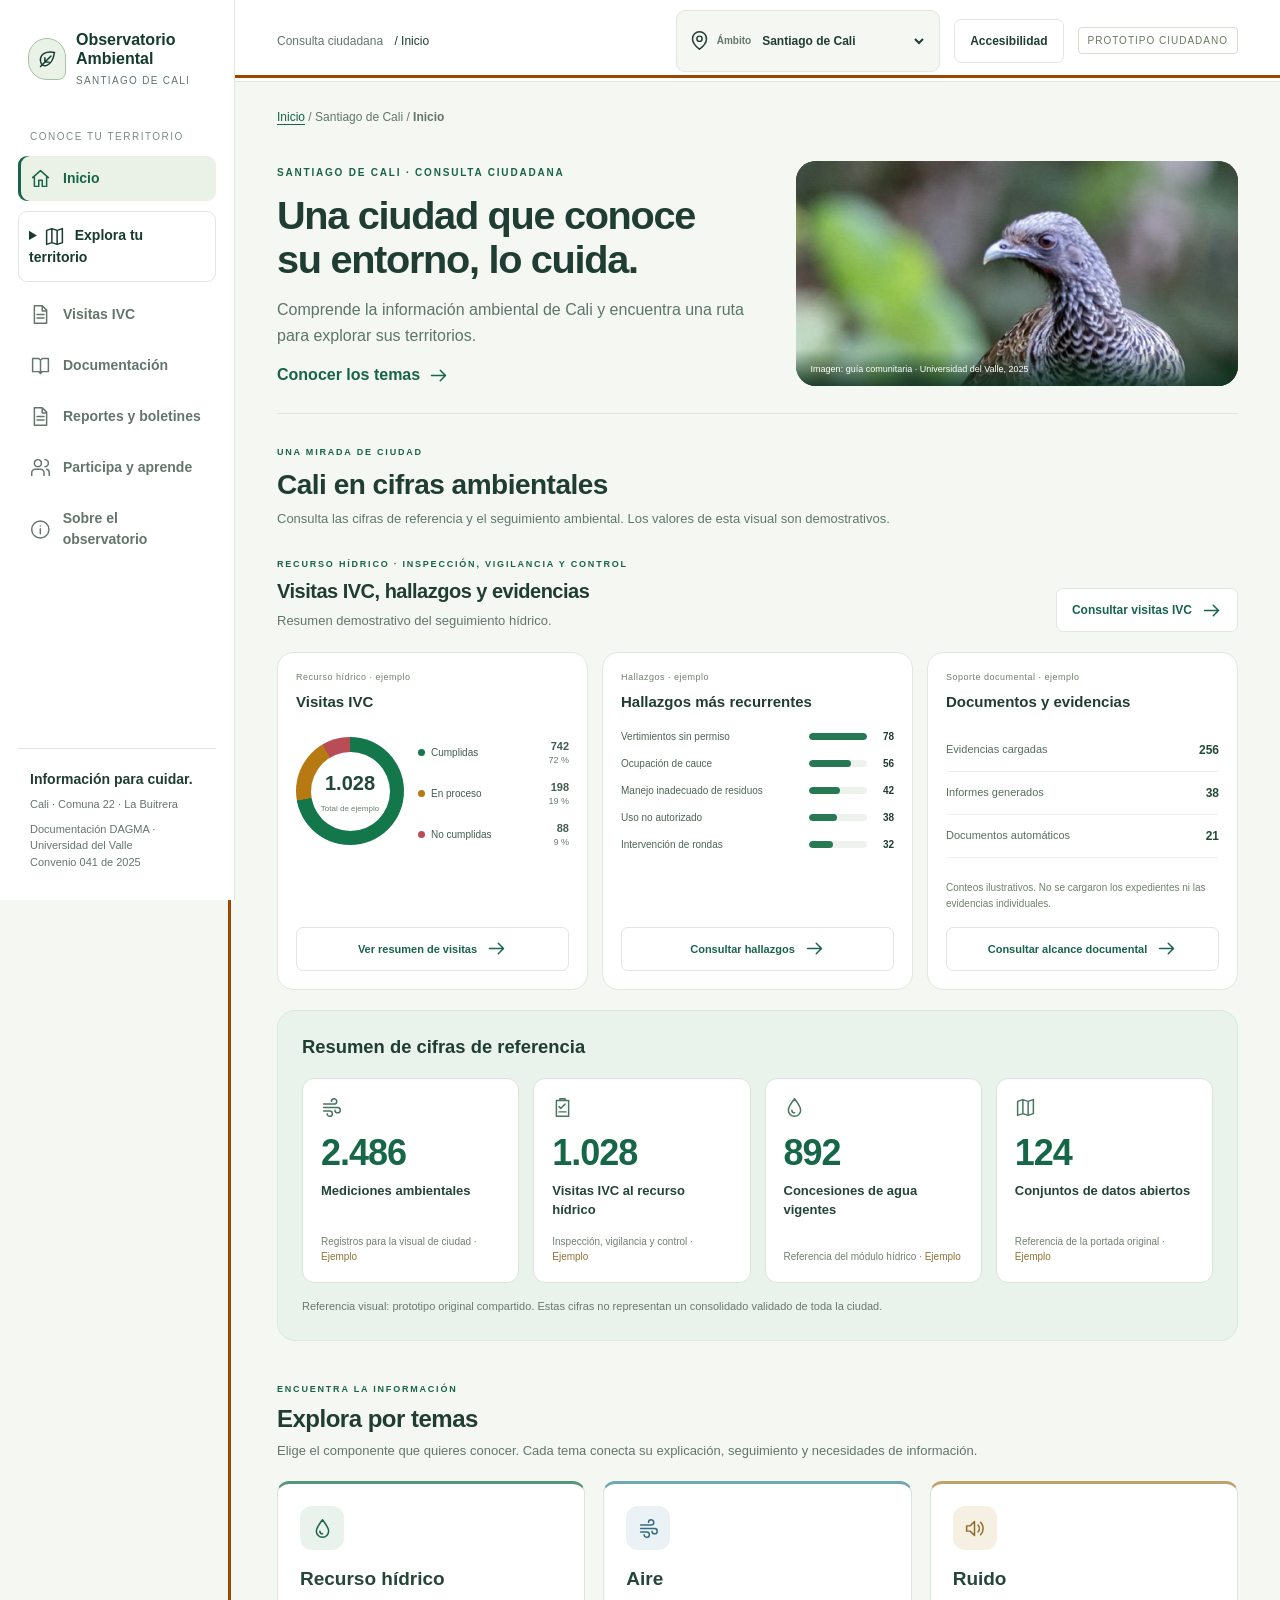
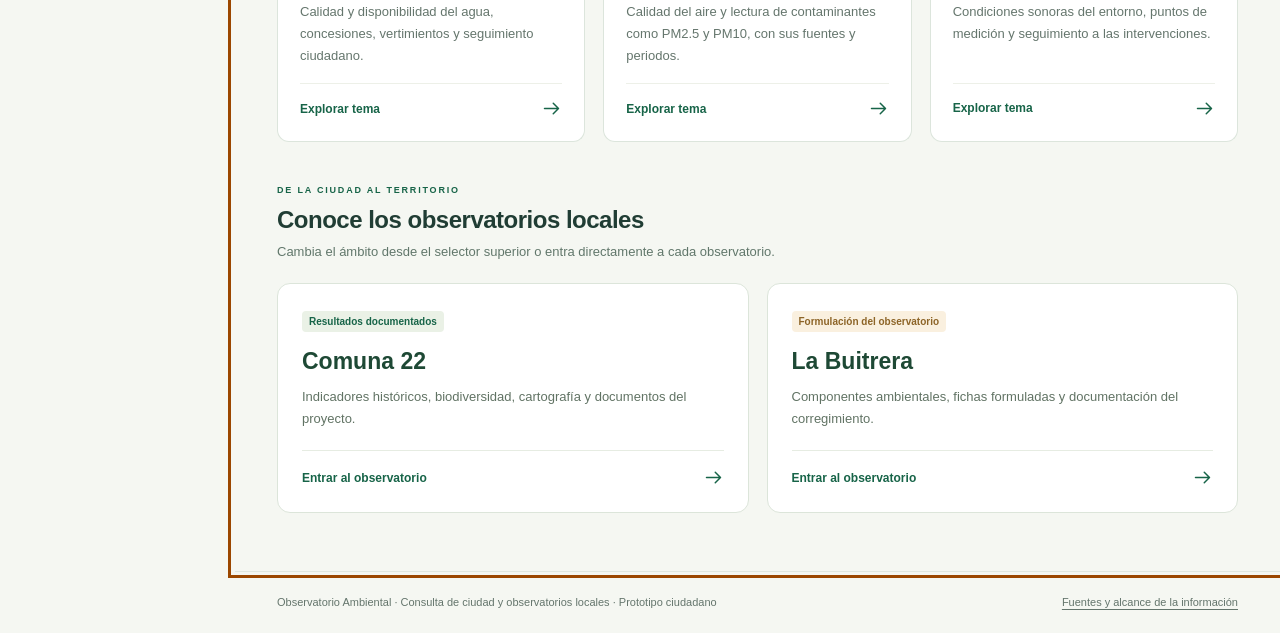
==== commit ad66da16: "Add files via upload" ====
--- a/index.html
+++ b/index.html
@@ -1,3 +1,3 @@
 <!DOCTYPE html>
-<html lang="es"><head><meta charset="UTF-8"><meta name="viewport" content="width=device-width, initial-scale=1"><meta name="theme-color" content="#176448"><meta name="description" content="Consulta ciudadana de información ambiental de la Comuna 22 y el corregimiento La Buitrera. Indicadores, mapas, biodiversidad y documentos del proyecto 2025."><title>Observatorio Ambiental · Consulta ciudadana</title><link rel="stylesheet" href="vendor/leaflet/leaflet.css"><link rel="stylesheet" href="ciudadania.css"><script defer src="data.js"></script><script defer src="documentos-config.js"></script><script defer src="vendor/leaflet/leaflet.js"></script><script defer src="mapa-documental-data.js"></script><script defer src="mapa-base-local.js"></script><script defer src="mapa-documental.js"></script><script defer src="ciudadania.js"></script><script defer src="navegacion.js"></script><script defer src="accesibilidad.js"></script></head>
-<body><a href="#contenido" class="skip">Saltar al contenido</a><div class="menu-shade" id="menu-shade"></div><aside class="sidebar" aria-label="Navegación principal"><a class="brand" href="#inicio"><span class="brandmark" id="brand-icon"></span><span><b>Observatorio<br>Ambiental</b><small>Santiago de Cali</small></span></a><div class="nav-label">Conoce tu territorio</div><nav class="nav" id="navigation"></nav><div class="side-bottom"><strong>Información para cuidar.</strong>Comuna 22 y La Buitrera<span>Documentación DAGMA · Universidad del Valle<br>Convenio 041 de 2025</span></div></aside><div class="shell"><header class="topbar"><button class="mobile-menu" id="menu-toggle" aria-label="Abrir menú" aria-expanded="false"></button><div class="breadcrumb">Consulta ciudadana <span id="breadcrumb">/ Inicio</span></div><div class="toptools"><label class="territory-select"><span id="pin-icon"></span><select id="territory" aria-label="Territorio"><option value="comuna22">Comuna 22</option><option value="buitrera">Corregimiento La Buitrera</option></select></label><button class="btn" id="a11y-open" aria-haspopup="dialog">Accesibilidad</button><span class="prototype">Prototipo ciudadano</span></div></header><main class="main" id="contenido" tabindex="-1"></main><footer class="footer"><span>Observatorio Ambiental · Documentos del proyecto 2025 · Prototipo de consulta ciudadana</span><a href="#acerca">Fuentes y alcance de la información</a></footer></div><dialog id="detail" aria-labelledby="detail-title"><div id="detail-content"></div></dialog><dialog id="a11y-dialog" aria-labelledby="a11y-title"><div class="dialog-head"><h2 id="a11y-title">Opciones de accesibilidad</h2><button class="btn" id="a11y-close">Cerrar</button></div><div class="dialog-body"><p>Estas opciones se guardan en este navegador. También puedes ampliar con Ctrl + y navegar con Tab, Mayús + Tab, Enter y Escape.</p><label class="field">Tamaño de lectura<select id="a11y-size"><option value="100">Normal</option><option value="125">Grande · 125 %</option><option value="150">Muy grande · 150 %</option><option value="200">Máximo · 200 %</option></select></label><label class="a11y-check"><input type="checkbox" id="a11y-contrast"> Alto contraste</label><label class="a11y-check"><input type="checkbox" id="a11y-space"> Mayor espaciado de lectura</label><label class="a11y-check"><input type="checkbox" id="a11y-motion"> Reducir movimiento</label><div class="download-actions"><button class="btn" id="a11y-read">Escuchar contenido de la sección</button><button class="btn" id="a11y-stop">Detener lectura</button><button class="btn" id="a11y-reset">Restablecer opciones</button></div><p id="a11y-status" role="status"></p><p>La lectura utiliza la voz del navegador, cuya disponibilidad y procesamiento dependen del dispositivo. No describe las imágenes ni sustituye un lector de pantalla. Los PDF y las imágenes originales pueden presentar barreras de accesibilidad.</p></div></dialog></body></html>
+<html lang="es"><head><meta charset="UTF-8"><meta name="viewport" content="width=device-width, initial-scale=1"><meta name="theme-color" content="#176448"><meta name="description" content="Consulta ciudadana del Observatorio Ambiental de Santiago de Cali y sus observatorios locales. Indicadores, mapas, biodiversidad y documentos del proyecto 2025."><title>Observatorio Ambiental · Consulta ciudadana</title><link rel="stylesheet" href="vendor/leaflet/leaflet.css"><link rel="stylesheet" href="ciudadania.css"><link rel="stylesheet" href="ciudad.css"><script defer src="data.js"></script><script defer src="documentos-config.js"></script><script defer src="vendor/leaflet/leaflet.js"></script><script defer src="mapa-documental-data.js"></script><script defer src="mapa-base-local.js"></script><script defer src="mapa-documental.js"></script><script defer src="ciudad-data.js"></script><script defer src="componentes-documentales.js"></script><script defer src="cali-mapa-base.js"></script><script defer src="cali-mapa-data.js"></script><script defer src="cali-mapa.js"></script><script defer src="ciudad.js"></script><script defer src="ciudadania.js"></script><script defer src="navegacion.js"></script><script defer src="accesibilidad.js"></script></head>
+<body><a href="#contenido" class="skip">Saltar al contenido</a><div class="menu-shade" id="menu-shade"></div><aside class="sidebar" aria-label="Navegación principal"><a class="brand" href="#inicio?territorio=cali" data-keep-territory title="Ir al inicio de Santiago de Cali"><span class="brandmark" id="brand-icon"></span><span><b>Observatorio<br>Ambiental</b><small>Santiago de Cali</small></span></a><div class="nav-label">Conoce tu territorio</div><nav class="nav" id="navigation"></nav><div class="side-bottom"><strong>Información para cuidar.</strong>Cali · Comuna 22 · La Buitrera<span>Documentación DAGMA · Universidad del Valle<br>Convenio 041 de 2025</span></div></aside><div class="shell"><header class="topbar"><button class="mobile-menu" id="menu-toggle" aria-label="Abrir menú" aria-expanded="false"></button><div class="breadcrumb">Consulta ciudadana <span id="breadcrumb">/ Inicio</span></div><div class="toptools"><label class="territory-select"><span id="pin-icon"></span><span class="scope-caption">Ámbito</span><select id="territory" aria-label="Territorio"><option value="cali">Santiago de Cali</option><option value="comuna22">Comuna 22</option><option value="buitrera">Corregimiento La Buitrera</option></select></label><button class="btn" id="a11y-open" aria-haspopup="dialog">Accesibilidad</button><span class="prototype">Prototipo ciudadano</span></div></header><main class="main" id="contenido" tabindex="-1"></main><footer class="footer"><span>Observatorio Ambiental · Consulta de ciudad y observatorios locales · Prototipo ciudadano</span><a href="#acerca">Fuentes y alcance de la información</a></footer></div><dialog id="detail" aria-labelledby="detail-title"><div id="detail-content"></div></dialog><dialog id="a11y-dialog" aria-labelledby="a11y-title"><div class="dialog-head"><h2 id="a11y-title">Opciones de accesibilidad</h2><button class="btn" id="a11y-close">Cerrar</button></div><div class="dialog-body"><p>Estas opciones se guardan en este navegador. También puedes ampliar con Ctrl + y navegar con Tab, Mayús + Tab, Enter y Escape.</p><label class="field">Tamaño de lectura<select id="a11y-size"><option value="100">Normal</option><option value="125">Grande · 125 %</option><option value="150">Muy grande · 150 %</option><option value="200">Máximo · 200 %</option></select></label><label class="a11y-check"><input type="checkbox" id="a11y-contrast"> Alto contraste</label><label class="a11y-check"><input type="checkbox" id="a11y-space"> Mayor espaciado de lectura</label><label class="a11y-check"><input type="checkbox" id="a11y-motion"> Reducir movimiento</label><div class="download-actions"><button class="btn" id="a11y-read">Escuchar contenido de la sección</button><button class="btn" id="a11y-stop">Detener lectura</button><button class="btn" id="a11y-reset">Restablecer opciones</button></div><p id="a11y-status" role="status"></p><p>La lectura utiliza la voz del navegador, cuya disponibilidad y procesamiento dependen del dispositivo. No describe las imágenes ni sustituye un lector de pantalla. Los PDF y las imágenes originales pueden presentar barreras de accesibilidad.</p></div></dialog></body></html>
--- a/ciudad.css
+++ b/ciudad.css
@@ -0,0 +1,13 @@
+/* Portada de ciudad: misma navegación y lenguaje visual de los observatorios locales. */
+.city-view{--city-green:#176448;--city-blue:#24717d;--city-amber:#a16d2c}.city-view .main{max-width:1560px;padding-top:25px}.city-view .route-context{margin-bottom:20px}.city-view .route-context nav{font-size:12px}.city-welcome{display:grid;grid-template-columns:1.1fr 1fr;align-items:center;gap:32px;padding:10px 0 26px}.city-welcome h1{font-size:clamp(30px,3.1vw,45px);line-height:1.13;margin:10px 0 15px;letter-spacing:-1.3px}.city-welcome p{max-width:520px;color:#5c7469;line-height:1.6}.city-welcome .eyebrow{font-size:10px}.city-scene{display:block;width:100%;height:auto;max-height:230px}.city-inline-link{display:inline-flex;gap:8px;align-items:center;font-weight:650;text-decoration:none;margin-top:15px}.city-demo-note{display:flex;align-items:center;gap:12px;border:1px solid #d9c8a4;background:#fbf7ee;border-radius:10px;padding:12px 16px;margin-bottom:26px}.city-demo-note p{font-size:12px!important;line-height:1.55;flex:1;color:#715c37}.city-demo-dot{width:8px;height:8px;flex-shrink:0;border-radius:50%;background:#ad7a2d}.city-text-button{border:0;background:none;padding:8px;color:#715c37;text-decoration:underline;font-size:12px!important;flex-shrink:0}.city-section,.city-counters{margin-bottom:34px}.city-counters{background:#eaf3eb;border:1px solid #dbe8da;border-radius:18px;padding:24px}.city-section-head{display:flex;justify-content:space-between;align-items:end;gap:20px;margin-bottom:20px}.city-section-head h2{font-size:24px;margin-top:5px;line-height:1.25}.city-section-head p{font-size:13px!important;line-height:1.6;color:#61776b;max-width:720px;margin-top:7px}.city-section-head .eyebrow{font-size:9px}.city-section-head>.btn{flex-shrink:0;font-size:12px}.city-number-grid{display:grid;grid-template-columns:repeat(4,minmax(0,1fr));gap:14px}.city-number-card{display:flex;flex-direction:column;align-items:flex-start;text-decoration:none;background:#fff;border:1px solid #d9e4d8;border-radius:12px;padding:18px;position:relative;min-width:0;transition:box-shadow .15s}.city-number-card:hover{box-shadow:0 4px 14px #173d3012}.city-number-icon{display:flex;color:#47765e;margin-bottom:15px}.city-number-card .city-number{font-size:36px;line-height:1.1;font-weight:750;color:#166648;letter-spacing:-1px}.city-number-card h3{font-size:13px;margin:10px 0 14px;color:#244439;line-height:1.45}.city-number-foot{font-size:10px;color:#718072;margin-top:auto;line-height:1.5}.city-number-foot b{font-weight:500;color:#937237}.city-source-caption{font-size:11px!important;color:#68796d;line-height:1.6;margin-top:15px}.city-topic-grid{display:grid;grid-template-columns:repeat(3,minmax(0,1fr));gap:18px}.city-topic-card{display:block;border:1px solid #dce5dc;border-radius:12px;padding:22px;background:#fff;text-decoration:none;border-top:3px solid #57957b;transition:box-shadow .15s}.city-topic-card:hover{box-shadow:0 5px 16px #25463515}.city-topic-card.aire{border-top-color:#72a6b2}.city-topic-card.ruido{border-top-color:#bfa26d}.city-topic-icon{display:inline-flex;width:44px;height:44px;border-radius:12px;background:#e9f3ec;align-items:center;justify-content:center;color:#176448;margin-bottom:16px}.aire .city-topic-icon{background:#eaf2f5;color:#356b7d}.ruido .city-topic-icon{background:#f6f0e3;color:#8e6b2b}.city-topic-card h3{font-size:19px;color:#254638;margin-bottom:9px}.city-topic-card p{font-size:13px!important;color:#65766d;line-height:1.7;min-height:66px}.city-topic-bottom{display:flex;gap:8px;justify-content:space-between;align-items:center;border-top:1px solid #edf0e8;padding-top:14px;margin-top:16px;font-size:12px;font-weight:650}.city-operations-grid{display:grid;grid-template-columns:repeat(4,minmax(0,1fr));gap:14px}.city-operation{padding:18px!important;display:flex;flex-direction:column;min-width:0}.city-card-kicker{font-size:9px;color:#71816f;letter-spacing:.5px;line-height:1.5}.city-operation h3{font-size:15px;margin:7px 0 17px}.city-operation>.btn{width:100%;margin-top:auto;font-size:11px!important;padding:10px 8px;white-space:normal}.city-visit-content{display:flex;align-items:center;gap:14px;margin:4px 0 20px}.city-donut{width:108px;height:108px;flex:0 0 108px;border-radius:50%;background:conic-gradient(#13774b 0% 72.17899%,#b77912 72.17899% 91.43969%,#ba4c55 91.43969% 100%);display:flex;align-items:center;justify-content:center}.city-donut>div{background:white;width:79px;height:79px;border-radius:50%;display:flex;flex-direction:column;align-items:center;justify-content:center;gap:5px}.city-donut strong{font-size:20px;color:#214738}.city-donut small{font-size:8px;color:#6d8071}.city-visit-legend{padding:0;margin:0;list-style:none;display:grid;gap:11px;flex:1}.city-visit-legend li{display:grid;grid-template-columns:7px 1fr auto;gap:6px;align-items:center;font-size:10px;color:#435c4f}.city-visit-legend strong{font-size:11px;text-align:right;line-height:1.5}.city-visit-legend strong small{display:block;font-size:9px;font-weight:400;color:#697b6e}.city-status-dot{width:7px;height:7px;border-radius:50%}.city-operation .city-visit-content{flex-direction:column;align-items:center}.city-operation .city-visit-legend{width:100%;margin-top:5px}.city-findings{display:grid;gap:12px;margin-bottom:20px}.city-findings>div{display:grid;grid-template-columns:minmax(0,1fr) 58px 20px;gap:7px;align-items:center}.city-findings span{font-size:10px;line-height:1.5;color:#4d6556}.city-findings>div>div{height:7px;background:#edf2ed;border-radius:7px;overflow:hidden}.city-findings i{display:block;height:100%;background:#267953;border-radius:7px}.city-findings strong{font-size:10px;text-align:right}.city-mini-rows{margin:0 0 22px}.city-mini-rows>div{display:flex;justify-content:space-between;gap:10px;border-bottom:1px solid #edf0e9;padding:12px 0}.city-mini-rows dt{font-size:11px;line-height:1.5;color:#566e5e}.city-mini-rows dd{font-size:12px;margin:0;font-weight:650;color:#244c38}.city-operation .small{font-size:10px!important;line-height:1.6;color:#71806e;margin:0 0 15px}.city-local-grid{display:grid;grid-template-columns:repeat(2,minmax(0,1fr));gap:18px}.city-local-card{display:block;text-decoration:none;background:#fff;border:1px solid #dce5da;border-radius:13px;padding:24px}.city-local-card h3{font-size:23px;color:#1e4935;margin:14px 0 9px}.city-local-card p{font-size:13px!important;line-height:1.7;color:#617364}.city-local-card>span:last-child{display:flex;justify-content:space-between;align-items:center;font-size:12px;font-weight:650;border-top:1px solid #e6ece2;padding-top:16px;margin-top:20px}.city-pagehead .city-scope{font-size:10px;border:1px solid #d6e4d6;border-radius:20px;background:#ecf4e8;color:#3d6a45;padding:7px 13px;white-space:nowrap}.city-topic-detail{display:flex;gap:24px;align-items:flex-start;margin-bottom:28px}.city-topic-detail>.city-topic-icon{flex-shrink:0}.city-topic-detail p{margin:13px 0;color:#617263}.city-topic-detail h3{margin-top:20px}.city-reading p{margin-top:15px;line-height:1.8;color:#637363}.city-needs{margin:20px 0 0;padding-left:22px}.city-needs li{margin-bottom:19px;padding-left:6px;line-height:1.6}.city-needs span{display:block;color:#687869;margin-top:5px}.city-view .library .doc{grid-template-columns:1fr auto}.city-view .panel>h2{margin-bottom:15px}.city-view .city-topic-grid>.panel p{font-size:13px;line-height:1.7;margin:12px 0 20px}.a11y-contrast :is(.city-counters,.city-number-card,.city-topic-card,.city-local-card,.city-demo-note,.city-donut>div){background:#000!important;color:white!important;border-color:white!important}.a11y-contrast :is(.city-number,.city-number-card h3,.city-topic-card h3,.city-topic-card p,.city-local-card h3,.city-local-card p,.city-demo-note p,.city-text-button,.city-visit-legend li,.city-donut strong,.city-mini-rows dt,.city-mini-rows dd){color:white!important}.a11y-space .city-number-card h3,.a11y-space .city-topic-card p,.a11y-space .city-visit-legend li,.a11y-space .city-findings span{font-size:1em}.city-view .main[style]{max-width:100%}
+@media(min-width:1500px){.city-operation .city-visit-content{flex-direction:row}.city-findings>div{grid-template-columns:minmax(0,1fr) 80px 24px}}@media(max-width:1180px){.city-operations-grid{grid-template-columns:repeat(2,minmax(0,1fr))}.city-operation .city-visit-content{flex-direction:row}.city-welcome{gap:18px}.city-number-card{padding:16px}.city-number-card .city-number{font-size:30px}.city-topic-card{padding:18px}}@media(max-width:900px){.city-welcome{grid-template-columns:1fr}.city-scene{max-height:190px}.city-number-grid{grid-template-columns:repeat(2,minmax(0,1fr))}.city-section-head{align-items:start;flex-wrap:wrap}.city-topic-grid{grid-template-columns:1fr}.city-topic-card p{min-height:0}.city-pagehead .city-scope{display:none}}@media(max-width:600px){.city-view .main{padding:22px 16px}.city-welcome h1{font-size:31px}.city-number-grid{gap:10px}.city-counters{padding:18px 13px}.city-number-card{padding:14px 12px}.city-number-card .city-number{font-size:29px}.city-operations-grid,.city-local-grid{grid-template-columns:1fr}.city-demo-note{flex-wrap:wrap;padding:12px}.city-demo-note p{flex-basis:80%}.city-text-button{margin-left:20px}.city-topic-detail{display:block}.city-section-head h2{font-size:23px}.city-view .library .doc{grid-template-columns:1fr}}@media print{.city-welcome{grid-template-columns:1fr 1fr}.city-operations-grid{grid-template-columns:repeat(2,1fr)}.city-number-grid{grid-template-columns:repeat(4,1fr)}.city-number-card,.city-topic-card,.city-operation{break-inside:avoid}}
+
+.scope-caption{font-size:10px;color:var(--muted);font-weight:600}@media(max-width:650px){.scope-caption{display:none}}
+
+.city-bird{margin:0;position:relative;overflow:hidden;border-radius:20px;background:#183e30;height:225px}.city-bird img{display:block;width:100%;height:100%;object-fit:cover;object-position:50% 0%}.city-bird figcaption{position:absolute;bottom:0;left:0;right:0;padding:14px 15px 9px;background:linear-gradient(transparent,#123426d9);color:#fff;font-size:9px}.city-operations-grid{grid-template-columns:repeat(3,minmax(0,1fr))}.city-operation .city-visit-content{flex-direction:row}@media(max-width:1180px){.city-operation .city-visit-content{flex-direction:column}}@media(max-width:900px){.city-operations-grid{grid-template-columns:1fr}.city-operation .city-visit-content{flex-direction:row}}@media(max-width:600px){.city-bird{height:210px}}
+
+.component-indicator .component-unit{font-size:1.2em;font-weight:700;color:var(--green);margin:12px 0}.component-indicator h3{margin-top:14px}.component-indicator .source-line{margin-top:15px}.ica-reference{display:grid;grid-template-columns:repeat(6,minmax(0,1fr));gap:12px;margin:22px 0}.ica-reference>div{display:flex;flex-direction:column;border:1px solid var(--line);border-radius:10px;padding:14px;gap:8px;overflow-wrap:anywhere}.ica-color{width:100%;height:7px;border-radius:5px}.ica-reference strong{font-size:1.1em}.ica-reference span:last-child{font-size:.85em}@media(max-width:1050px){.ica-reference{grid-template-columns:repeat(3,1fr)}}@media(max-width:600px){.ica-reference{grid-template-columns:repeat(2,1fr)}}
+
+.city-environment-overview{margin-bottom:34px;border-top:1px solid var(--line);padding-top:24px}.city-environment-overview>.city-section-head h2{font-size:28px}.city-environment-overview .city-ivc-section .city-section-head h2{font-size:20px}.city-environment-overview .city-ivc-section{margin-bottom:20px}.city-subheading{font-size:18px;margin-bottom:18px}.city-environment-overview .city-counters{margin-bottom:0}
+
+#cali-main-map{height:760px;min-height:610px;flex:1;background:#dfe8d6;z-index:0}.cali-workspace .map-tools{max-height:900px}.cali-map-legend{display:flex;flex-wrap:wrap;gap:12px;padding:12px 16px;background:#f8faf5;border-top:1px solid var(--line);font-size:11px}.cali-map-legend span{display:inline-flex;align-items:center;gap:6px}.cali-map-legend i{width:10px;height:10px;border-radius:50%}.cali-map-summary{margin-bottom:25px}.cali-point span{width:42px;height:42px}.a11y-contrast .cali-map-legend{background:#000;color:white}@media(max-width:850px){#cali-main-map{height:450px;min-height:450px;flex:auto}.cali-workspace .map-tools{max-height:none}}
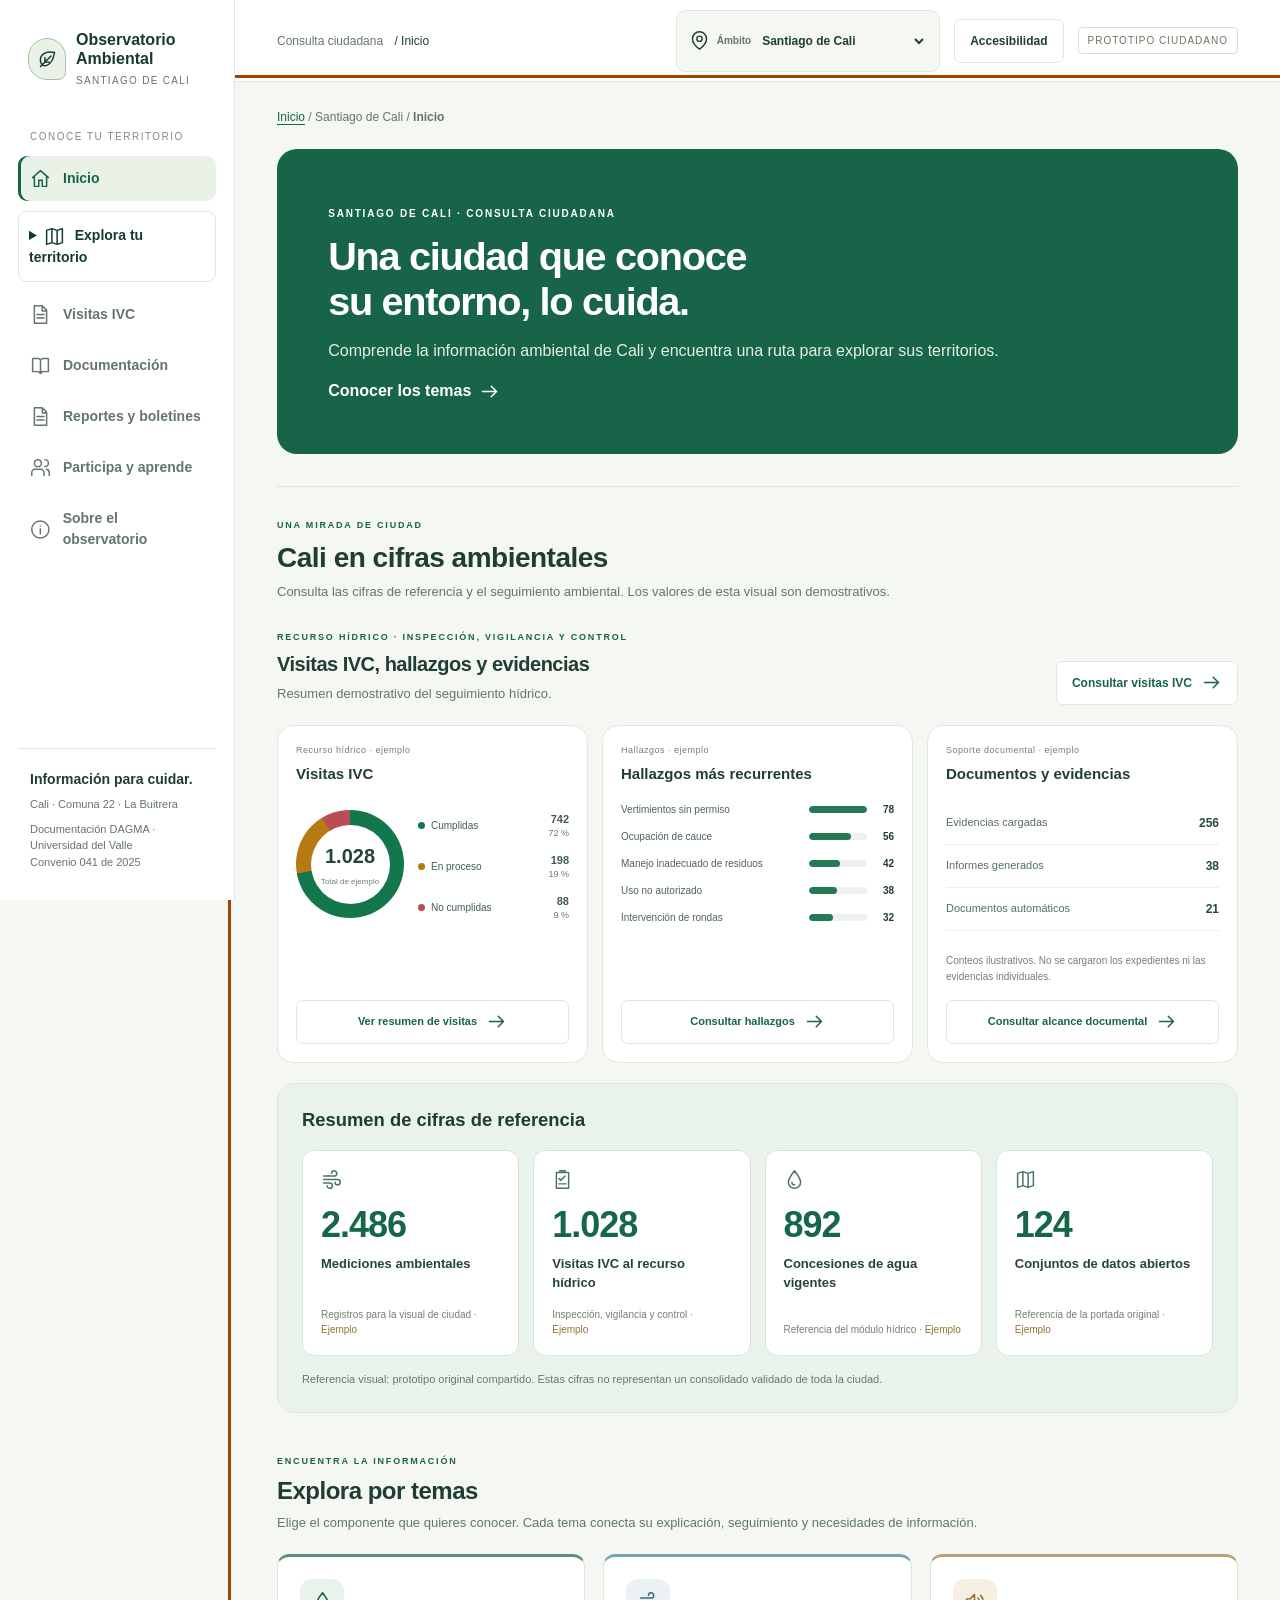
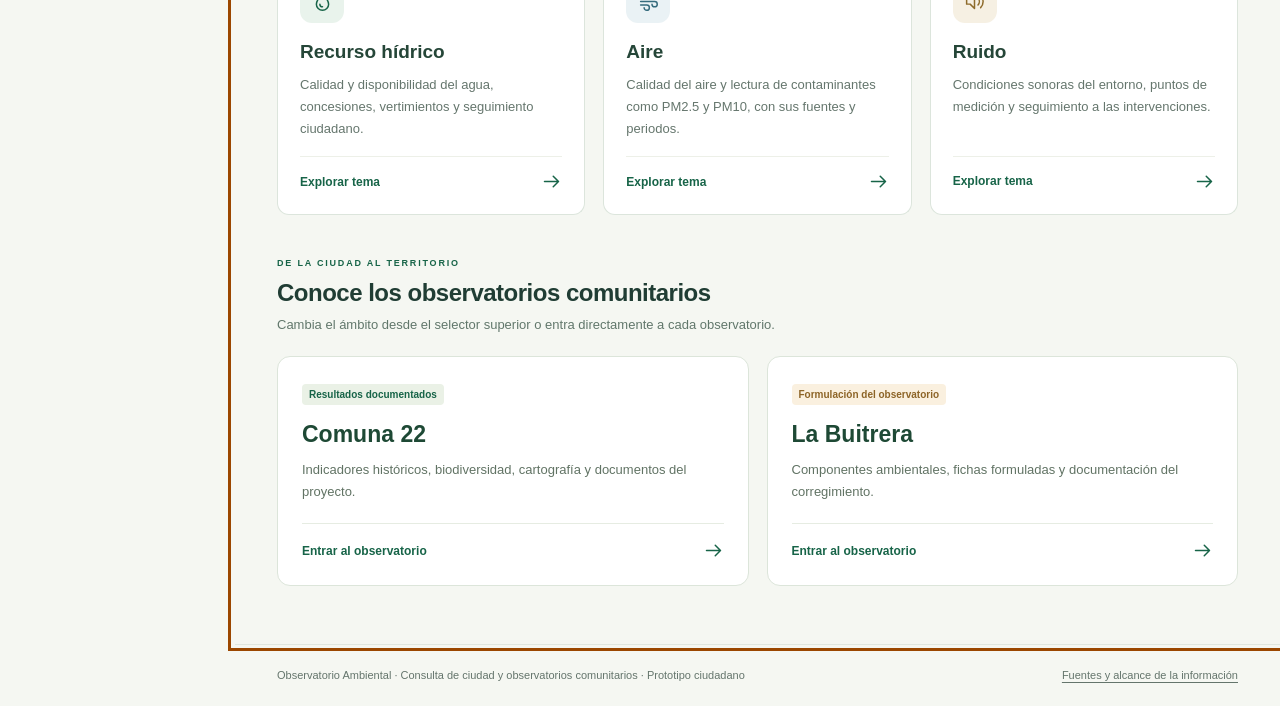
==== commit 0775671d: "Add files via upload Banner verde sin imagen y observatorios comunitarios" ====
--- a/index.html
+++ b/index.html
@@ -1,3 +1,3 @@
 <!DOCTYPE html>
-<html lang="es"><head><meta charset="UTF-8"><meta name="viewport" content="width=device-width, initial-scale=1"><meta name="theme-color" content="#176448"><meta name="description" content="Consulta ciudadana del Observatorio Ambiental de Santiago de Cali y sus observatorios locales. Indicadores, mapas, biodiversidad y documentos del proyecto 2025."><title>Observatorio Ambiental · Consulta ciudadana</title><link rel="stylesheet" href="vendor/leaflet/leaflet.css"><link rel="stylesheet" href="ciudadania.css"><link rel="stylesheet" href="ciudad.css"><script defer src="data.js"></script><script defer src="documentos-config.js"></script><script defer src="vendor/leaflet/leaflet.js"></script><script defer src="mapa-documental-data.js"></script><script defer src="mapa-base-local.js"></script><script defer src="mapa-documental.js"></script><script defer src="ciudad-data.js"></script><script defer src="componentes-documentales.js"></script><script defer src="cali-mapa-base.js"></script><script defer src="cali-mapa-data.js"></script><script defer src="cali-mapa.js"></script><script defer src="ciudad.js"></script><script defer src="ciudadania.js"></script><script defer src="navegacion.js"></script><script defer src="accesibilidad.js"></script></head>
-<body><a href="#contenido" class="skip">Saltar al contenido</a><div class="menu-shade" id="menu-shade"></div><aside class="sidebar" aria-label="Navegación principal"><a class="brand" href="#inicio?territorio=cali" data-keep-territory title="Ir al inicio de Santiago de Cali"><span class="brandmark" id="brand-icon"></span><span><b>Observatorio<br>Ambiental</b><small>Santiago de Cali</small></span></a><div class="nav-label">Conoce tu territorio</div><nav class="nav" id="navigation"></nav><div class="side-bottom"><strong>Información para cuidar.</strong>Cali · Comuna 22 · La Buitrera<span>Documentación DAGMA · Universidad del Valle<br>Convenio 041 de 2025</span></div></aside><div class="shell"><header class="topbar"><button class="mobile-menu" id="menu-toggle" aria-label="Abrir menú" aria-expanded="false"></button><div class="breadcrumb">Consulta ciudadana <span id="breadcrumb">/ Inicio</span></div><div class="toptools"><label class="territory-select"><span id="pin-icon"></span><span class="scope-caption">Ámbito</span><select id="territory" aria-label="Territorio"><option value="cali">Santiago de Cali</option><option value="comuna22">Comuna 22</option><option value="buitrera">Corregimiento La Buitrera</option></select></label><button class="btn" id="a11y-open" aria-haspopup="dialog">Accesibilidad</button><span class="prototype">Prototipo ciudadano</span></div></header><main class="main" id="contenido" tabindex="-1"></main><footer class="footer"><span>Observatorio Ambiental · Consulta de ciudad y observatorios locales · Prototipo ciudadano</span><a href="#acerca">Fuentes y alcance de la información</a></footer></div><dialog id="detail" aria-labelledby="detail-title"><div id="detail-content"></div></dialog><dialog id="a11y-dialog" aria-labelledby="a11y-title"><div class="dialog-head"><h2 id="a11y-title">Opciones de accesibilidad</h2><button class="btn" id="a11y-close">Cerrar</button></div><div class="dialog-body"><p>Estas opciones se guardan en este navegador. También puedes ampliar con Ctrl + y navegar con Tab, Mayús + Tab, Enter y Escape.</p><label class="field">Tamaño de lectura<select id="a11y-size"><option value="100">Normal</option><option value="125">Grande · 125 %</option><option value="150">Muy grande · 150 %</option><option value="200">Máximo · 200 %</option></select></label><label class="a11y-check"><input type="checkbox" id="a11y-contrast"> Alto contraste</label><label class="a11y-check"><input type="checkbox" id="a11y-space"> Mayor espaciado de lectura</label><label class="a11y-check"><input type="checkbox" id="a11y-motion"> Reducir movimiento</label><div class="download-actions"><button class="btn" id="a11y-read">Escuchar contenido de la sección</button><button class="btn" id="a11y-stop">Detener lectura</button><button class="btn" id="a11y-reset">Restablecer opciones</button></div><p id="a11y-status" role="status"></p><p>La lectura utiliza la voz del navegador, cuya disponibilidad y procesamiento dependen del dispositivo. No describe las imágenes ni sustituye un lector de pantalla. Los PDF y las imágenes originales pueden presentar barreras de accesibilidad.</p></div></dialog></body></html>
+<html lang="es"><head><meta charset="UTF-8"><meta name="viewport" content="width=device-width, initial-scale=1"><meta name="theme-color" content="#176448"><meta name="description" content="Consulta ciudadana del Observatorio Ambiental de Santiago de Cali y sus observatorios comunitarios. Indicadores, mapas, biodiversidad y documentos del proyecto 2025."><title>Observatorio Ambiental · Consulta ciudadana</title><link rel="stylesheet" href="vendor/leaflet/leaflet.css"><link rel="stylesheet" href="ciudadania.css"><link rel="stylesheet" href="ciudad.css"><script defer src="data.js"></script><script defer src="documentos-config.js"></script><script defer src="vendor/leaflet/leaflet.js"></script><script defer src="mapa-documental-data.js"></script><script defer src="mapa-base-local.js"></script><script defer src="mapa-documental.js"></script><script defer src="ciudad-data.js"></script><script defer src="componentes-documentales.js"></script><script defer src="cali-mapa-base.js"></script><script defer src="cali-mapa-data.js"></script><script defer src="cali-mapa.js"></script><script defer src="ciudad.js"></script><script defer src="ciudadania.js"></script><script defer src="navegacion.js"></script><script defer src="accesibilidad.js"></script></head>
+<body><a href="#contenido" class="skip">Saltar al contenido</a><div class="menu-shade" id="menu-shade"></div><aside class="sidebar" aria-label="Navegación principal"><a class="brand" href="#inicio?territorio=cali" data-keep-territory title="Ir al inicio de Santiago de Cali"><span class="brandmark" id="brand-icon"></span><span><b>Observatorio<br>Ambiental</b><small>Santiago de Cali</small></span></a><div class="nav-label">Conoce tu territorio</div><nav class="nav" id="navigation"></nav><div class="side-bottom"><strong>Información para cuidar.</strong>Cali · Comuna 22 · La Buitrera<span>Documentación DAGMA · Universidad del Valle<br>Convenio 041 de 2025</span></div></aside><div class="shell"><header class="topbar"><button class="mobile-menu" id="menu-toggle" aria-label="Abrir menú" aria-expanded="false"></button><div class="breadcrumb">Consulta ciudadana <span id="breadcrumb">/ Inicio</span></div><div class="toptools"><label class="territory-select"><span id="pin-icon"></span><span class="scope-caption">Ámbito</span><select id="territory" aria-label="Territorio"><option value="cali">Santiago de Cali</option><option value="comuna22">Comuna 22</option><option value="buitrera">Corregimiento La Buitrera</option></select></label><button class="btn" id="a11y-open" aria-haspopup="dialog">Accesibilidad</button><span class="prototype">Prototipo ciudadano</span></div></header><main class="main" id="contenido" tabindex="-1"></main><footer class="footer"><span>Observatorio Ambiental · Consulta de ciudad y observatorios comunitarios · Prototipo ciudadano</span><a href="#acerca">Fuentes y alcance de la información</a></footer></div><dialog id="detail" aria-labelledby="detail-title"><div id="detail-content"></div></dialog><dialog id="a11y-dialog" aria-labelledby="a11y-title"><div class="dialog-head"><h2 id="a11y-title">Opciones de accesibilidad</h2><button class="btn" id="a11y-close">Cerrar</button></div><div class="dialog-body"><p>Estas opciones se guardan en este navegador. También puedes ampliar con Ctrl + y navegar con Tab, Mayús + Tab, Enter y Escape.</p><label class="field">Tamaño de lectura<select id="a11y-size"><option value="100">Normal</option><option value="125">Grande · 125 %</option><option value="150">Muy grande · 150 %</option><option value="200">Máximo · 200 %</option></select></label><label class="a11y-check"><input type="checkbox" id="a11y-contrast"> Alto contraste</label><label class="a11y-check"><input type="checkbox" id="a11y-space"> Mayor espaciado de lectura</label><label class="a11y-check"><input type="checkbox" id="a11y-motion"> Reducir movimiento</label><div class="download-actions"><button class="btn" id="a11y-read">Escuchar contenido de la sección</button><button class="btn" id="a11y-stop">Detener lectura</button><button class="btn" id="a11y-reset">Restablecer opciones</button></div><p id="a11y-status" role="status"></p><p>La lectura utiliza la voz del navegador, cuya disponibilidad y procesamiento dependen del dispositivo. No describe las imágenes ni sustituye un lector de pantalla. Los PDF y las imágenes originales pueden presentar barreras de accesibilidad.</p></div></dialog></body></html>
--- a/ciudad.css
+++ b/ciudad.css
@@ -1,4 +1,4 @@
-/* Portada de ciudad: misma navegación y lenguaje visual de los observatorios locales. */
+/* Portada de ciudad: misma navegación y lenguaje visual de los observatorios comunitarios. */
 .city-view{--city-green:#176448;--city-blue:#24717d;--city-amber:#a16d2c}.city-view .main{max-width:1560px;padding-top:25px}.city-view .route-context{margin-bottom:20px}.city-view .route-context nav{font-size:12px}.city-welcome{display:grid;grid-template-columns:1.1fr 1fr;align-items:center;gap:32px;padding:10px 0 26px}.city-welcome h1{font-size:clamp(30px,3.1vw,45px);line-height:1.13;margin:10px 0 15px;letter-spacing:-1.3px}.city-welcome p{max-width:520px;color:#5c7469;line-height:1.6}.city-welcome .eyebrow{font-size:10px}.city-scene{display:block;width:100%;height:auto;max-height:230px}.city-inline-link{display:inline-flex;gap:8px;align-items:center;font-weight:650;text-decoration:none;margin-top:15px}.city-demo-note{display:flex;align-items:center;gap:12px;border:1px solid #d9c8a4;background:#fbf7ee;border-radius:10px;padding:12px 16px;margin-bottom:26px}.city-demo-note p{font-size:12px!important;line-height:1.55;flex:1;color:#715c37}.city-demo-dot{width:8px;height:8px;flex-shrink:0;border-radius:50%;background:#ad7a2d}.city-text-button{border:0;background:none;padding:8px;color:#715c37;text-decoration:underline;font-size:12px!important;flex-shrink:0}.city-section,.city-counters{margin-bottom:34px}.city-counters{background:#eaf3eb;border:1px solid #dbe8da;border-radius:18px;padding:24px}.city-section-head{display:flex;justify-content:space-between;align-items:end;gap:20px;margin-bottom:20px}.city-section-head h2{font-size:24px;margin-top:5px;line-height:1.25}.city-section-head p{font-size:13px!important;line-height:1.6;color:#61776b;max-width:720px;margin-top:7px}.city-section-head .eyebrow{font-size:9px}.city-section-head>.btn{flex-shrink:0;font-size:12px}.city-number-grid{display:grid;grid-template-columns:repeat(4,minmax(0,1fr));gap:14px}.city-number-card{display:flex;flex-direction:column;align-items:flex-start;text-decoration:none;background:#fff;border:1px solid #d9e4d8;border-radius:12px;padding:18px;position:relative;min-width:0;transition:box-shadow .15s}.city-number-card:hover{box-shadow:0 4px 14px #173d3012}.city-number-icon{display:flex;color:#47765e;margin-bottom:15px}.city-number-card .city-number{font-size:36px;line-height:1.1;font-weight:750;color:#166648;letter-spacing:-1px}.city-number-card h3{font-size:13px;margin:10px 0 14px;color:#244439;line-height:1.45}.city-number-foot{font-size:10px;color:#718072;margin-top:auto;line-height:1.5}.city-number-foot b{font-weight:500;color:#937237}.city-source-caption{font-size:11px!important;color:#68796d;line-height:1.6;margin-top:15px}.city-topic-grid{display:grid;grid-template-columns:repeat(3,minmax(0,1fr));gap:18px}.city-topic-card{display:block;border:1px solid #dce5dc;border-radius:12px;padding:22px;background:#fff;text-decoration:none;border-top:3px solid #57957b;transition:box-shadow .15s}.city-topic-card:hover{box-shadow:0 5px 16px #25463515}.city-topic-card.aire{border-top-color:#72a6b2}.city-topic-card.ruido{border-top-color:#bfa26d}.city-topic-icon{display:inline-flex;width:44px;height:44px;border-radius:12px;background:#e9f3ec;align-items:center;justify-content:center;color:#176448;margin-bottom:16px}.aire .city-topic-icon{background:#eaf2f5;color:#356b7d}.ruido .city-topic-icon{background:#f6f0e3;color:#8e6b2b}.city-topic-card h3{font-size:19px;color:#254638;margin-bottom:9px}.city-topic-card p{font-size:13px!important;color:#65766d;line-height:1.7;min-height:66px}.city-topic-bottom{display:flex;gap:8px;justify-content:space-between;align-items:center;border-top:1px solid #edf0e8;padding-top:14px;margin-top:16px;font-size:12px;font-weight:650}.city-operations-grid{display:grid;grid-template-columns:repeat(4,minmax(0,1fr));gap:14px}.city-operation{padding:18px!important;display:flex;flex-direction:column;min-width:0}.city-card-kicker{font-size:9px;color:#71816f;letter-spacing:.5px;line-height:1.5}.city-operation h3{font-size:15px;margin:7px 0 17px}.city-operation>.btn{width:100%;margin-top:auto;font-size:11px!important;padding:10px 8px;white-space:normal}.city-visit-content{display:flex;align-items:center;gap:14px;margin:4px 0 20px}.city-donut{width:108px;height:108px;flex:0 0 108px;border-radius:50%;background:conic-gradient(#13774b 0% 72.17899%,#b77912 72.17899% 91.43969%,#ba4c55 91.43969% 100%);display:flex;align-items:center;justify-content:center}.city-donut>div{background:white;width:79px;height:79px;border-radius:50%;display:flex;flex-direction:column;align-items:center;justify-content:center;gap:5px}.city-donut strong{font-size:20px;color:#214738}.city-donut small{font-size:8px;color:#6d8071}.city-visit-legend{padding:0;margin:0;list-style:none;display:grid;gap:11px;flex:1}.city-visit-legend li{display:grid;grid-template-columns:7px 1fr auto;gap:6px;align-items:center;font-size:10px;color:#435c4f}.city-visit-legend strong{font-size:11px;text-align:right;line-height:1.5}.city-visit-legend strong small{display:block;font-size:9px;font-weight:400;color:#697b6e}.city-status-dot{width:7px;height:7px;border-radius:50%}.city-operation .city-visit-content{flex-direction:column;align-items:center}.city-operation .city-visit-legend{width:100%;margin-top:5px}.city-findings{display:grid;gap:12px;margin-bottom:20px}.city-findings>div{display:grid;grid-template-columns:minmax(0,1fr) 58px 20px;gap:7px;align-items:center}.city-findings span{font-size:10px;line-height:1.5;color:#4d6556}.city-findings>div>div{height:7px;background:#edf2ed;border-radius:7px;overflow:hidden}.city-findings i{display:block;height:100%;background:#267953;border-radius:7px}.city-findings strong{font-size:10px;text-align:right}.city-mini-rows{margin:0 0 22px}.city-mini-rows>div{display:flex;justify-content:space-between;gap:10px;border-bottom:1px solid #edf0e9;padding:12px 0}.city-mini-rows dt{font-size:11px;line-height:1.5;color:#566e5e}.city-mini-rows dd{font-size:12px;margin:0;font-weight:650;color:#244c38}.city-operation .small{font-size:10px!important;line-height:1.6;color:#71806e;margin:0 0 15px}.city-local-grid{display:grid;grid-template-columns:repeat(2,minmax(0,1fr));gap:18px}.city-local-card{display:block;text-decoration:none;background:#fff;border:1px solid #dce5da;border-radius:13px;padding:24px}.city-local-card h3{font-size:23px;color:#1e4935;margin:14px 0 9px}.city-local-card p{font-size:13px!important;line-height:1.7;color:#617364}.city-local-card>span:last-child{display:flex;justify-content:space-between;align-items:center;font-size:12px;font-weight:650;border-top:1px solid #e6ece2;padding-top:16px;margin-top:20px}.city-pagehead .city-scope{font-size:10px;border:1px solid #d6e4d6;border-radius:20px;background:#ecf4e8;color:#3d6a45;padding:7px 13px;white-space:nowrap}.city-topic-detail{display:flex;gap:24px;align-items:flex-start;margin-bottom:28px}.city-topic-detail>.city-topic-icon{flex-shrink:0}.city-topic-detail p{margin:13px 0;color:#617263}.city-topic-detail h3{margin-top:20px}.city-reading p{margin-top:15px;line-height:1.8;color:#637363}.city-needs{margin:20px 0 0;padding-left:22px}.city-needs li{margin-bottom:19px;padding-left:6px;line-height:1.6}.city-needs span{display:block;color:#687869;margin-top:5px}.city-view .library .doc{grid-template-columns:1fr auto}.city-view .panel>h2{margin-bottom:15px}.city-view .city-topic-grid>.panel p{font-size:13px;line-height:1.7;margin:12px 0 20px}.a11y-contrast :is(.city-counters,.city-number-card,.city-topic-card,.city-local-card,.city-demo-note,.city-donut>div){background:#000!important;color:white!important;border-color:white!important}.a11y-contrast :is(.city-number,.city-number-card h3,.city-topic-card h3,.city-topic-card p,.city-local-card h3,.city-local-card p,.city-demo-note p,.city-text-button,.city-visit-legend li,.city-donut strong,.city-mini-rows dt,.city-mini-rows dd){color:white!important}.a11y-space .city-number-card h3,.a11y-space .city-topic-card p,.a11y-space .city-visit-legend li,.a11y-space .city-findings span{font-size:1em}.city-view .main[style]{max-width:100%}
 @media(min-width:1500px){.city-operation .city-visit-content{flex-direction:row}.city-findings>div{grid-template-columns:minmax(0,1fr) 80px 24px}}@media(max-width:1180px){.city-operations-grid{grid-template-columns:repeat(2,minmax(0,1fr))}.city-operation .city-visit-content{flex-direction:row}.city-welcome{gap:18px}.city-number-card{padding:16px}.city-number-card .city-number{font-size:30px}.city-topic-card{padding:18px}}@media(max-width:900px){.city-welcome{grid-template-columns:1fr}.city-scene{max-height:190px}.city-number-grid{grid-template-columns:repeat(2,minmax(0,1fr))}.city-section-head{align-items:start;flex-wrap:wrap}.city-topic-grid{grid-template-columns:1fr}.city-topic-card p{min-height:0}.city-pagehead .city-scope{display:none}}@media(max-width:600px){.city-view .main{padding:22px 16px}.city-welcome h1{font-size:31px}.city-number-grid{gap:10px}.city-counters{padding:18px 13px}.city-number-card{padding:14px 12px}.city-number-card .city-number{font-size:29px}.city-operations-grid,.city-local-grid{grid-template-columns:1fr}.city-demo-note{flex-wrap:wrap;padding:12px}.city-demo-note p{flex-basis:80%}.city-text-button{margin-left:20px}.city-topic-detail{display:block}.city-section-head h2{font-size:23px}.city-view .library .doc{grid-template-columns:1fr}}@media print{.city-welcome{grid-template-columns:1fr 1fr}.city-operations-grid{grid-template-columns:repeat(2,1fr)}.city-number-grid{grid-template-columns:repeat(4,1fr)}.city-number-card,.city-topic-card,.city-operation{break-inside:avoid}}
 
@@ -11,3 +11,12 @@
 .city-environment-overview{margin-bottom:34px;border-top:1px solid var(--line);padding-top:24px}.city-environment-overview>.city-section-head h2{font-size:28px}.city-environment-overview .city-ivc-section .city-section-head h2{font-size:20px}.city-environment-overview .city-ivc-section{margin-bottom:20px}.city-subheading{font-size:18px;margin-bottom:18px}.city-environment-overview .city-counters{margin-bottom:0}
 
 #cali-main-map{height:760px;min-height:610px;flex:1;background:#dfe8d6;z-index:0}.cali-workspace .map-tools{max-height:900px}.cali-map-legend{display:flex;flex-wrap:wrap;gap:12px;padding:12px 16px;background:#f8faf5;border-top:1px solid var(--line);font-size:11px}.cali-map-legend span{display:inline-flex;align-items:center;gap:6px}.cali-map-legend i{width:10px;height:10px;border-radius:50%}.cali-map-summary{margin-bottom:25px}.cali-point span{width:42px;height:42px}.a11y-contrast .cali-map-legend{background:#000;color:white}@media(max-width:850px){#cali-main-map{height:450px;min-height:450px;flex:auto}.cali-workspace .map-tools{max-height:none}}
+
+/* Bienvenida de ciudad sin imagen · solicitud de revisión 13/11/2026. */
+.city-welcome.city-welcome-banner{display:block;background:#176448;color:#fff;border-radius:20px;padding:clamp(26px,4vw,52px);margin-bottom:32px}
+.city-welcome-banner>div{max-width:960px}
+.city-welcome-banner h1,.city-welcome-banner .eyebrow,.city-welcome-banner .city-inline-link{color:#fff}
+.city-welcome-banner p{max-width:760px;color:#e5f0e5}
+.city-welcome-banner .city-inline-link:focus-visible{outline:3px solid #fff;outline-offset:5px;border-radius:3px}
+.a11y-contrast .city-welcome.city-welcome-banner{background:#000!important;border:1px solid #fff}
+@media print{.city-welcome.city-welcome-banner{background:#fff;color:#000;border:1px solid #555}.city-welcome-banner :is(h1,p,.eyebrow,.city-inline-link){color:#000}}
